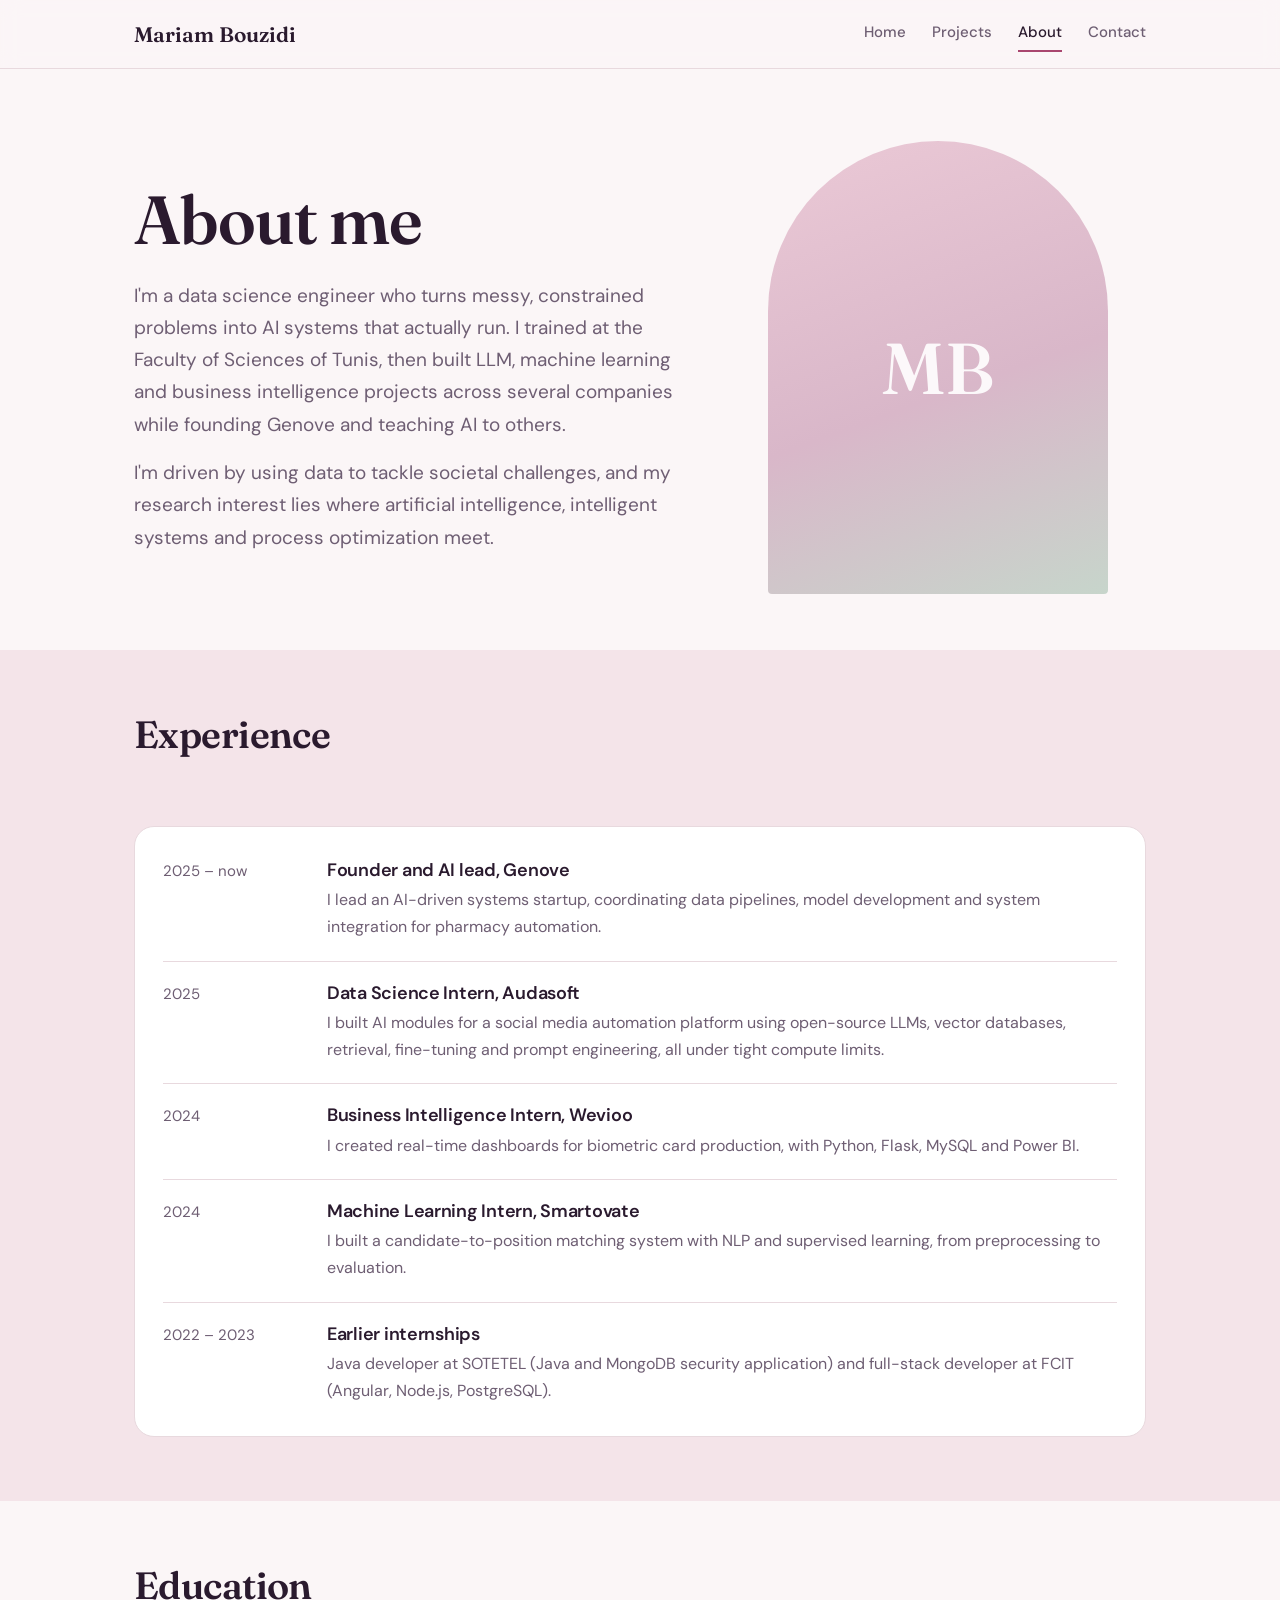
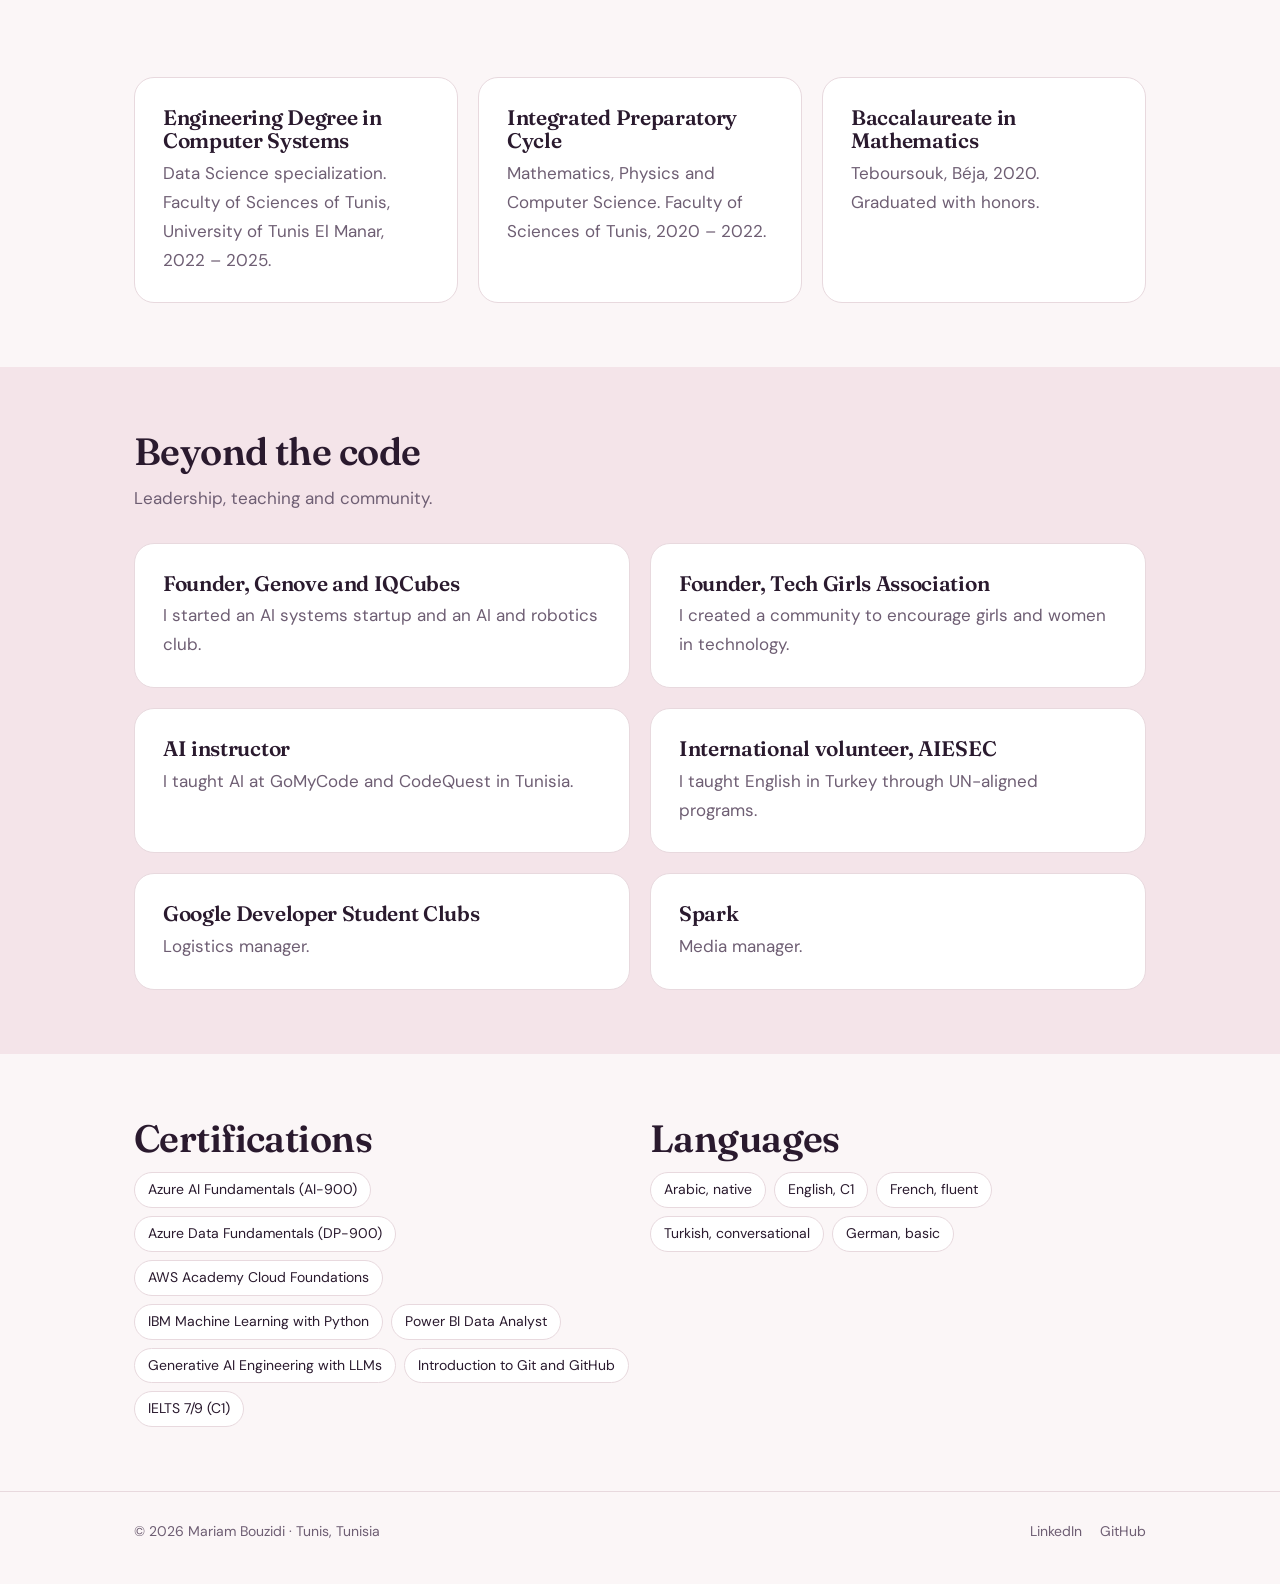
==== about.html @ 701efdcb "Add files via upload" ====
<!DOCTYPE html><html lang="en"><head><meta charset="utf-8"><meta name="viewport" content="width=device-width,initial-scale=1">
<title>About · Mariam Bouzidi</title><meta name="description" content="Mariam Bouzidi, data science engineer building applied AI systems under real-world constraints.">
<link rel="preconnect" href="https://fonts.googleapis.com"><link rel="preconnect" href="https://fonts.gstatic.com" crossorigin>
<link href="https://fonts.googleapis.com/css2?family=Fraunces:opsz,wght@9..144,500;9..144,600&family=DM+Sans:wght@400;500;600&display=swap" rel="stylesheet">
<link rel="stylesheet" href="style.css"></head><body>
<header class="nav"><div class="wrap"><a class="logo" href="index.html">Mariam Bouzidi</a><nav aria-label="Primary">
<a href="index.html">Home</a><a href="projects.html">Projects</a><a href="about.html" aria-current="page">About</a><a href="contact.html">Contact</a></nav></div></header><main>
<div class="hero"><div class="wrap"><div><h1>About me</h1>
<p class="lead">I'm a data science engineer who turns messy, constrained problems into AI systems that actually run. I trained at the Faculty of Sciences of Tunis, then built LLM, machine learning and business intelligence projects across several companies while founding Genove and teaching AI to others.</p>
<p class="lead" style="margin-top:16px">I'm driven by using data to tackle societal challenges, and my research interest lies where artificial intelligence, intelligent systems and process optimization meet.</p></div>
<div class="arch" role="img" aria-label="Portrait of Mariam Bouzidi">MB</div></div></div>

<section class="band"><div class="wrap"><h2>Experience</h2><p class="sub">&nbsp;</p><div class="card" style="padding:12px 28px">
<div class="row"><div class="when">2025 – now</div><div><h3>Founder and AI lead, Genove</h3><p>I lead an AI-driven systems startup, coordinating data pipelines, model development and system integration for pharmacy automation.</p></div></div>
<div class="row"><div class="when">2025</div><div><h3>Data Science Intern, Audasoft</h3><p>I built AI modules for a social media automation platform using open-source LLMs, vector databases, retrieval, fine-tuning and prompt engineering, all under tight compute limits.</p></div></div>
<div class="row"><div class="when">2024</div><div><h3>Business Intelligence Intern, Wevioo</h3><p>I created real-time dashboards for biometric card production, with Python, Flask, MySQL and Power BI.</p></div></div>
<div class="row"><div class="when">2024</div><div><h3>Machine Learning Intern, Smartovate</h3><p>I built a candidate-to-position matching system with NLP and supervised learning, from preprocessing to evaluation.</p></div></div>
<div class="row"><div class="when">2022 – 2023</div><div><h3>Earlier internships</h3><p>Java developer at SOTETEL (Java and MongoDB security application) and full-stack developer at FCIT (Angular, Node.js, PostgreSQL).</p></div></div></div></div></section>

<section><div class="wrap"><h2>Education</h2><p class="sub">&nbsp;</p><div class="grid3">
<div class="card"><h3>Engineering Degree in Computer Systems</h3><p class="muted" style="margin-top:6px">Data Science specialization. Faculty of Sciences of Tunis, University of Tunis El Manar, 2022 – 2025.</p></div>
<div class="card"><h3>Integrated Preparatory Cycle</h3><p class="muted" style="margin-top:6px">Mathematics, Physics and Computer Science. Faculty of Sciences of Tunis, 2020 – 2022.</p></div>
<div class="card"><h3>Baccalaureate in Mathematics</h3><p class="muted" style="margin-top:6px">Teboursouk, Béja, 2020. Graduated with honors.</p></div></div></div></section>

<section class="band"><div class="wrap"><h2>Beyond the code</h2><p class="sub">Leadership, teaching and community.</p><div class="grid2">
<div class="card"><h3>Founder, Genove and IQCubes</h3><p class="muted" style="margin-top:6px">I started an AI systems startup and an AI and robotics club.</p></div>
<div class="card"><h3>Founder, Tech Girls Association</h3><p class="muted" style="margin-top:6px">I created a community to encourage girls and women in technology.</p></div>
<div class="card"><h3>AI instructor</h3><p class="muted" style="margin-top:6px">I taught AI at GoMyCode and CodeQuest in Tunisia.</p></div>
<div class="card"><h3>International volunteer, AIESEC</h3><p class="muted" style="margin-top:6px">I taught English in Turkey through UN-aligned programs.</p></div>
<div class="card"><h3>Google Developer Student Clubs</h3><p class="muted" style="margin-top:6px">Logistics manager.</p></div>
<div class="card"><h3>Spark</h3><p class="muted" style="margin-top:6px">Media manager.</p></div></div></div></section>

<section><div class="wrap"><div class="grid2"><div><h2>Certifications</h2><div class="chips">
<span>Azure AI Fundamentals (AI-900)</span><span>Azure Data Fundamentals (DP-900)</span><span>AWS Academy Cloud Foundations</span><span>IBM Machine Learning with Python</span><span>Power BI Data Analyst</span><span>Generative AI Engineering with LLMs</span><span>Introduction to Git and GitHub</span><span>IELTS 7/9 (C1)</span></div></div>
<div><h2>Languages</h2><div class="chips"><span>Arabic, native</span><span>English, C1</span><span>French, fluent</span><span>Turkish, conversational</span><span>German, basic</span></div></div></div></div></section>
</main><footer><div class="wrap"><span>© <span id="yr"></span> Mariam Bouzidi · Tunis, Tunisia</span><span><a href="https://www.linkedin.com/in/mariam-bouzidi">LinkedIn</a><a href="https://github.com/BouzidiMariam">GitHub</a></span></div></footer>
<script>document.getElementById('yr').textContent=new Date().getFullYear();</script></body></html>
---- style.css ----
:root{--bg:#FBF6F7;--panel:#fff;--blush:#F4E4E9;--ink:#2A1A2E;--muted:#6E5E73;--rule:#E8D9DE;--rose:#A9466F;--rose-d:#8A3358;--sage:#7C9885;
--display:'Fraunces',Georgia,serif;--body:'DM Sans','Segoe UI',system-ui,sans-serif}
*{box-sizing:border-box;margin:0}
html{scroll-behavior:smooth}
body{background:var(--bg);color:var(--ink);font:400 17px/1.7 var(--body);-webkit-font-smoothing:antialiased}
a{color:inherit}
:focus-visible{outline:3px solid var(--rose);outline-offset:3px;border-radius:4px}
.wrap{max-width:1060px;margin:0 auto;padding:0 24px}
.nav{position:sticky;top:0;z-index:10;background:rgba(251,246,247,.9);backdrop-filter:blur(10px);border-bottom:1px solid var(--rule)}
.nav .wrap{display:flex;justify-content:space-between;align-items:center;height:68px}
.logo{font:600 21px var(--display);text-decoration:none}
.nav nav{display:flex;gap:26px;font-size:15px;font-weight:500}
.nav nav a{text-decoration:none;color:var(--muted);padding:4px 0;border-bottom:2px solid transparent}
.nav nav a:hover{color:var(--ink)}
.nav nav a[aria-current]{color:var(--ink);border-color:var(--rose)}
h1,h2,h3{font-family:var(--display);font-weight:600;letter-spacing:-.015em;line-height:1.12}
h1{font-size:clamp(40px,6vw,68px)}
h2{font-size:clamp(28px,3.4vw,38px);margin-bottom:10px}
h3{font-size:21px}
.sub{color:var(--muted);max-width:36em;margin-bottom:30px}
.btn{display:inline-block;padding:13px 24px;border-radius:999px;font-weight:600;font-size:15px;text-decoration:none;border:1.5px solid var(--ink);transition:transform .15s}
.btn:hover{transform:translateY(-2px)}
.btn.primary{background:var(--rose);border-color:var(--rose);color:#fff}
.btn.primary:hover{background:var(--rose-d)}
.cta{display:flex;gap:12px;flex-wrap:wrap;margin-top:30px}
section{padding:64px 0}
.band{background:var(--blush)}
.card{background:var(--panel);border:1px solid var(--rule);border-radius:20px;padding:28px}
.muted{color:var(--muted)}
/* portrait arch */
.arch{width:100%;max-width:340px;aspect-ratio:3/4;border-radius:999px 999px 24px 24px;background:linear-gradient(160deg,#EBC9D6,#D9B7C9 55%,#C7D5CB);display:grid;place-items:center;font:600 72px var(--display);color:rgba(255,255,255,.9);overflow:hidden;position:relative}
.arch img{position:absolute;inset:0;width:100%;height:100%;object-fit:cover}
.hero{padding:72px 0 56px}
.hero .wrap{display:grid;grid-template-columns:1.3fr 1fr;gap:56px;align-items:center}
.hero p.lead{margin-top:22px;font-size:19px;color:var(--muted);max-width:31em}
.hero .arch{justify-self:center}
.facts{display:grid;grid-template-columns:repeat(4,1fr);gap:18px}
.facts div{border-left:3px solid var(--rose);padding-left:14px}
.facts b{display:block;font:600 18px var(--display)}
.facts span{font-size:14px;color:var(--muted)}
.feature{display:grid;grid-template-columns:1.1fr 1fr;gap:32px;align-items:center}
.video{aspect-ratio:16/10;border-radius:16px;background:linear-gradient(135deg,#3A2440,#6A3A5C);display:grid;place-items:center;color:#fff;text-align:center;font-size:15px;padding:20px}
.video svg{width:56px;height:56px;margin:0 auto 10px;display:block}
.pill{display:inline-block;font-size:13px;font-weight:600;padding:4px 12px;border-radius:999px;background:var(--blush);color:var(--rose-d)}
.awards{display:flex;gap:14px;flex-wrap:wrap;margin-top:18px}
.awards span{border:1.5px dashed var(--rule);border-radius:12px;padding:10px 16px;font-size:14px;color:var(--muted)}
.grid2{display:grid;grid-template-columns:repeat(2,1fr);gap:20px}
.grid3{display:grid;grid-template-columns:repeat(3,1fr);gap:20px}
.row{display:grid;grid-template-columns:140px 1fr;gap:24px;padding:20px 0;border-bottom:1px solid var(--rule)}
.row:last-child{border:0}
.row .when{color:var(--muted);font-size:15px}
.row h3{font:600 18px/1.3 var(--body)}
.row p{color:var(--muted);font-size:16px;margin-top:4px}
.chips{display:flex;flex-wrap:wrap;gap:8px;margin-top:12px}
.chips span{font-size:14px;padding:5px 13px;border-radius:999px;background:var(--panel);border:1px solid var(--rule)}
.skill h3{margin-bottom:6px}
/* projects */
.page-head{padding:64px 0 24px}
.switch{display:inline-flex;background:var(--panel);border:1.5px solid var(--rule);border-radius:999px;padding:4px;margin:8px 0 28px}
.switch button{font:600 14px var(--body);color:var(--ink);background:none;border:0;padding:9px 20px;border-radius:999px;cursor:pointer}
.switch button[aria-pressed="true"]{background:var(--rose);color:#fff}
.proj{display:flex;flex-direction:column;gap:10px;min-height:190px}
.proj[hidden]{display:none}
.proj p{color:var(--muted);font-size:16px}
.proj .soon{margin-top:auto;font-size:14px;font-weight:600;color:var(--sage)}
.empty{text-align:center;padding:48px 24px;border:1.5px dashed var(--rule);border-radius:20px;color:var(--muted)}
/* contact */
.mail{font:600 clamp(26px,4.4vw,46px) var(--display);text-decoration-color:var(--rose);text-decoration-thickness:2px;text-underline-offset:7px;word-break:break-all}
form{display:grid;gap:16px}
label{font-size:14px;font-weight:600;display:grid;gap:6px}
input,textarea{font:inherit;padding:13px 15px;border:1.5px solid var(--rule);border-radius:12px;background:var(--panel);color:var(--ink)}
input:focus,textarea:focus{outline:none;border-color:var(--rose)}
.links{display:grid;gap:12px;margin-top:22px}
.links a{display:flex;justify-content:space-between;padding:14px 18px;background:var(--panel);border:1px solid var(--rule);border-radius:14px;text-decoration:none;font-weight:500}
.links a:hover{border-color:var(--rose)}
footer{border-top:1px solid var(--rule);padding:28px 0 40px;color:var(--muted);font-size:14px}
footer .wrap{display:flex;justify-content:space-between;flex-wrap:wrap;gap:10px}
@media(max-width:820px){.hero .wrap,.feature,.grid2,.grid3{grid-template-columns:1fr}.facts{grid-template-columns:repeat(2,1fr)}.row{grid-template-columns:1fr;gap:4px}.arch{max-width:260px}}
@media(prefers-reduced-motion:reduce){*{transition:none!important;scroll-behavior:auto!important}}
.mission{font:500 clamp(22px,3vw,30px)/1.4 var(--display);max-width:30em;margin:0 auto;text-align:center}
.proj .go{margin-top:auto;font-size:15px;font-weight:600;color:var(--rose-d);text-underline-offset:4px}
.sec-title{margin:8px 0 18px}
.sec-title:not(:first-child){margin-top:44px}
footer a{text-decoration:none;margin-left:18px}
footer a:hover{color:var(--rose-d)}
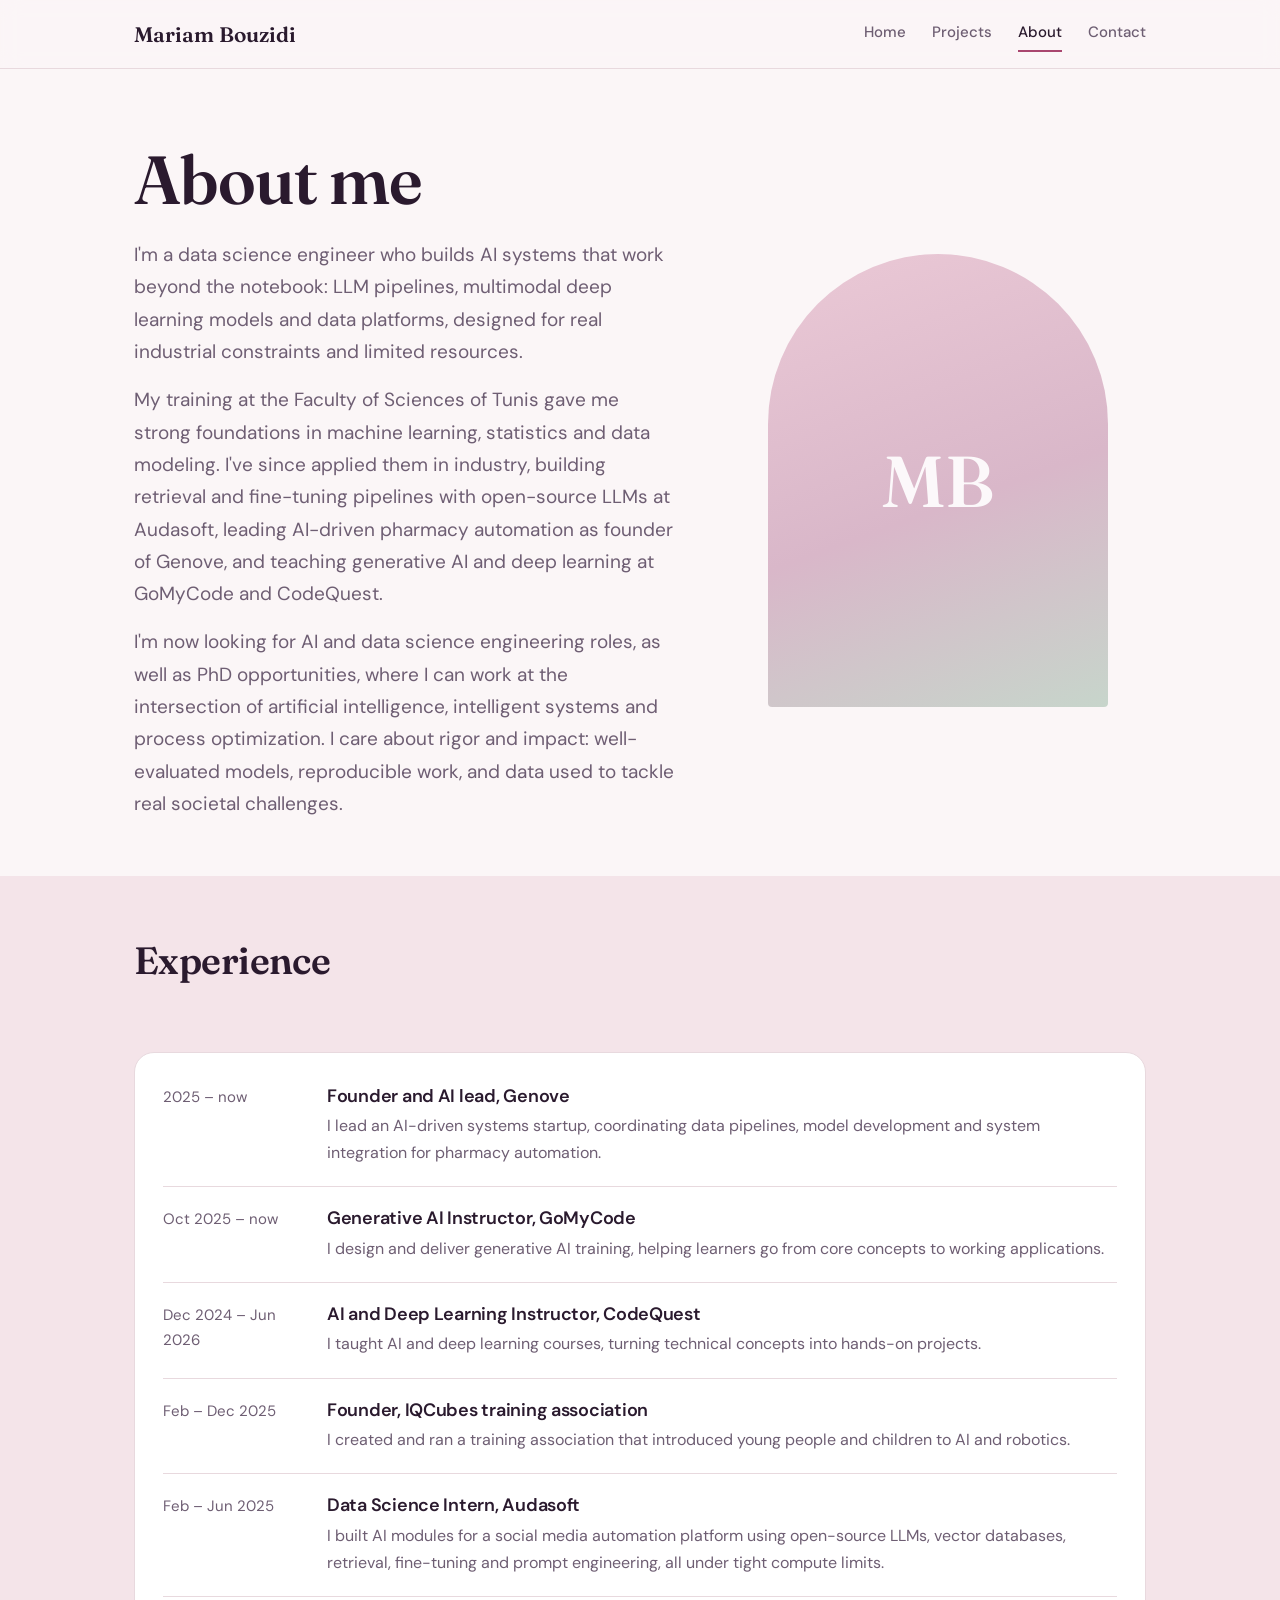
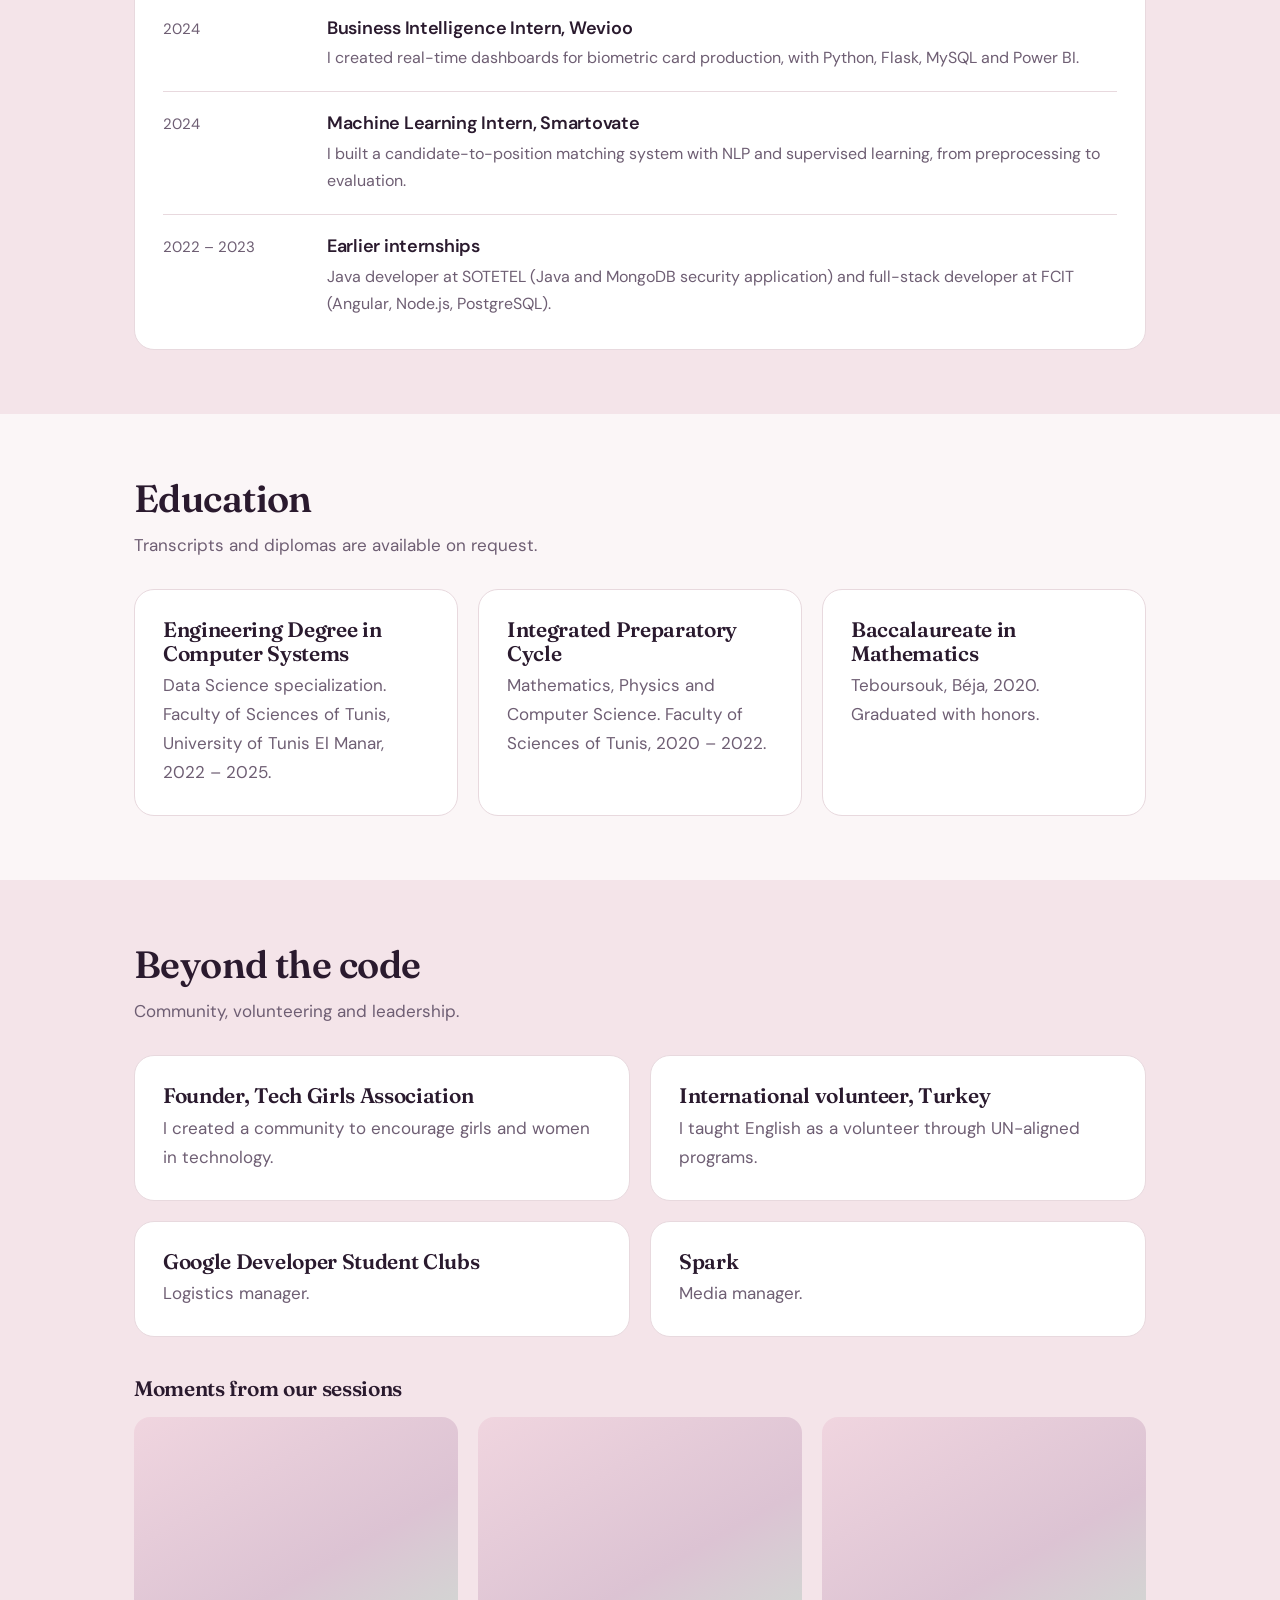
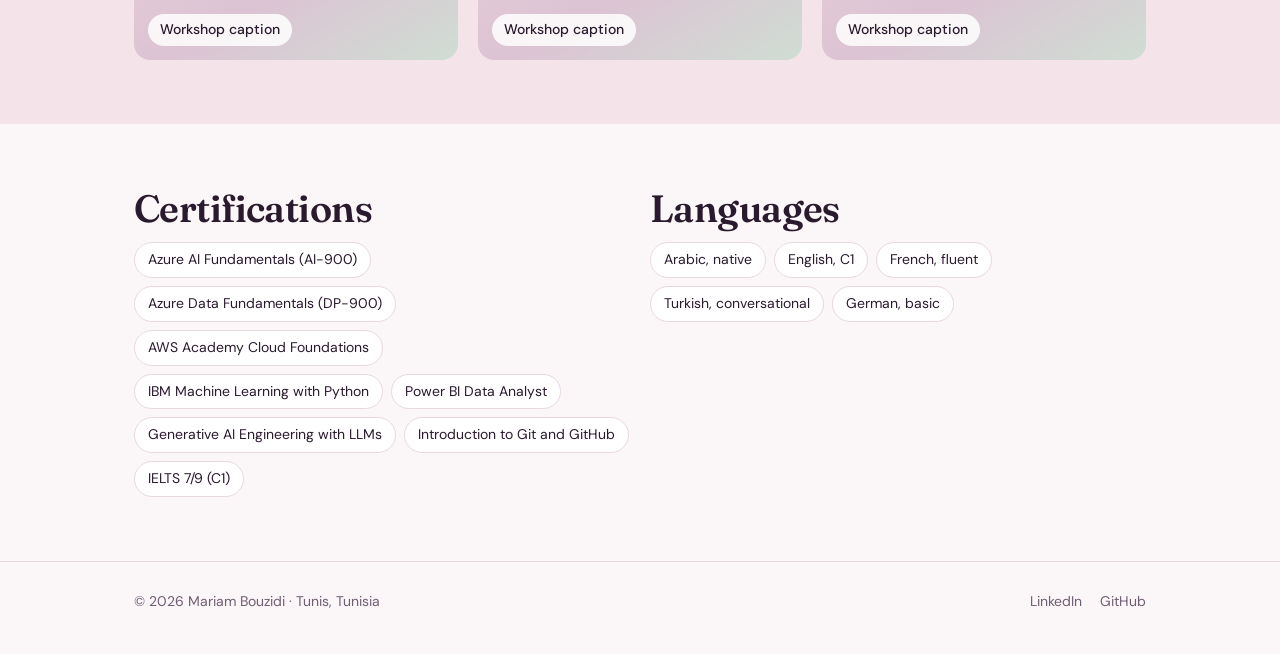
==== commit 31c8c7fa: "Add files via upload" ====
--- a/about.html
+++ b/about.html
@@ -6,29 +6,38 @@
 <header class="nav"><div class="wrap"><a class="logo" href="index.html">Mariam Bouzidi</a><nav aria-label="Primary">
 <a href="index.html">Home</a><a href="projects.html">Projects</a><a href="about.html" aria-current="page">About</a><a href="contact.html">Contact</a></nav></div></header><main>
 <div class="hero"><div class="wrap"><div><h1>About me</h1>
-<p class="lead">I'm a data science engineer who turns messy, constrained problems into AI systems that actually run. I trained at the Faculty of Sciences of Tunis, then built LLM, machine learning and business intelligence projects across several companies while founding Genove and teaching AI to others.</p>
-<p class="lead" style="margin-top:16px">I'm driven by using data to tackle societal challenges, and my research interest lies where artificial intelligence, intelligent systems and process optimization meet.</p></div>
+<p class="lead">I'm a data science engineer who builds AI systems that work beyond the notebook: LLM pipelines, multimodal deep learning models and data platforms, designed for real industrial constraints and limited resources.</p>
+<p class="lead" style="margin-top:16px">My training at the Faculty of Sciences of Tunis gave me strong foundations in machine learning, statistics and data modeling. I've since applied them in industry, building retrieval and fine-tuning pipelines with open-source LLMs at Audasoft, leading AI-driven pharmacy automation as founder of Genove, and teaching generative AI and deep learning at GoMyCode and CodeQuest.</p>
+<p class="lead" style="margin-top:16px">I'm now looking for AI and data science engineering roles, as well as PhD opportunities, where I can work at the intersection of artificial intelligence, intelligent systems and process optimization. I care about rigor and impact: well-evaluated models, reproducible work, and data used to tackle real societal challenges.</p></div>
 <div class="arch" role="img" aria-label="Portrait of Mariam Bouzidi">MB</div></div></div>
 
 <section class="band"><div class="wrap"><h2>Experience</h2><p class="sub">&nbsp;</p><div class="card" style="padding:12px 28px">
 <div class="row"><div class="when">2025 – now</div><div><h3>Founder and AI lead, Genove</h3><p>I lead an AI-driven systems startup, coordinating data pipelines, model development and system integration for pharmacy automation.</p></div></div>
-<div class="row"><div class="when">2025</div><div><h3>Data Science Intern, Audasoft</h3><p>I built AI modules for a social media automation platform using open-source LLMs, vector databases, retrieval, fine-tuning and prompt engineering, all under tight compute limits.</p></div></div>
+<div class="row"><div class="when">Oct 2025 – now</div><div><h3>Generative AI Instructor, GoMyCode</h3><p>I design and deliver generative AI training, helping learners go from core concepts to working applications.</p></div></div>
+<div class="row"><div class="when">Dec 2024 – Jun 2026</div><div><h3>AI and Deep Learning Instructor, CodeQuest</h3><p>I taught AI and deep learning courses, turning technical concepts into hands-on projects.</p></div></div>
+<div class="row"><div class="when">Feb – Dec 2025</div><div><h3>Founder, IQCubes training association</h3><p>I created and ran a training association that introduced young people and children to AI and robotics.</p></div></div>
+<div class="row"><div class="when">Feb – Jun 2025</div><div><h3>Data Science Intern, Audasoft</h3><p>I built AI modules for a social media automation platform using open-source LLMs, vector databases, retrieval, fine-tuning and prompt engineering, all under tight compute limits.</p></div></div>
 <div class="row"><div class="when">2024</div><div><h3>Business Intelligence Intern, Wevioo</h3><p>I created real-time dashboards for biometric card production, with Python, Flask, MySQL and Power BI.</p></div></div>
 <div class="row"><div class="when">2024</div><div><h3>Machine Learning Intern, Smartovate</h3><p>I built a candidate-to-position matching system with NLP and supervised learning, from preprocessing to evaluation.</p></div></div>
-<div class="row"><div class="when">2022 – 2023</div><div><h3>Earlier internships</h3><p>Java developer at SOTETEL (Java and MongoDB security application) and full-stack developer at FCIT (Angular, Node.js, PostgreSQL).</p></div></div></div></div></section>
+<div class="row"><div class="when">2022 – 2023</div><div><h3>Earlier internships</h3><p>Java developer at SOTETEL (Java and MongoDB security application) and full-stack developer at FCIT (Angular, Node.js, PostgreSQL).</p></div></div>
+</div></div></section>
 
-<section><div class="wrap"><h2>Education</h2><p class="sub">&nbsp;</p><div class="grid3">
+<section><div class="wrap"><h2>Education</h2><p class="sub">Transcripts and diplomas are available on request.</p><div class="grid3">
 <div class="card"><h3>Engineering Degree in Computer Systems</h3><p class="muted" style="margin-top:6px">Data Science specialization. Faculty of Sciences of Tunis, University of Tunis El Manar, 2022 – 2025.</p></div>
 <div class="card"><h3>Integrated Preparatory Cycle</h3><p class="muted" style="margin-top:6px">Mathematics, Physics and Computer Science. Faculty of Sciences of Tunis, 2020 – 2022.</p></div>
 <div class="card"><h3>Baccalaureate in Mathematics</h3><p class="muted" style="margin-top:6px">Teboursouk, Béja, 2020. Graduated with honors.</p></div></div></div></section>
 
-<section class="band"><div class="wrap"><h2>Beyond the code</h2><p class="sub">Leadership, teaching and community.</p><div class="grid2">
-<div class="card"><h3>Founder, Genove and IQCubes</h3><p class="muted" style="margin-top:6px">I started an AI systems startup and an AI and robotics club.</p></div>
+<section class="band"><div class="wrap"><h2>Beyond the code</h2><p class="sub">Community, volunteering and leadership.</p><div class="grid2">
 <div class="card"><h3>Founder, Tech Girls Association</h3><p class="muted" style="margin-top:6px">I created a community to encourage girls and women in technology.</p></div>
-<div class="card"><h3>AI instructor</h3><p class="muted" style="margin-top:6px">I taught AI at GoMyCode and CodeQuest in Tunisia.</p></div>
-<div class="card"><h3>International volunteer, AIESEC</h3><p class="muted" style="margin-top:6px">I taught English in Turkey through UN-aligned programs.</p></div>
+<div class="card"><h3>International volunteer, Turkey</h3><p class="muted" style="margin-top:6px">I taught English as a volunteer through UN-aligned programs.</p></div>
 <div class="card"><h3>Google Developer Student Clubs</h3><p class="muted" style="margin-top:6px">Logistics manager.</p></div>
-<div class="card"><h3>Spark</h3><p class="muted" style="margin-top:6px">Media manager.</p></div></div></div></section>
+<div class="card"><h3>Spark</h3><p class="muted" style="margin-top:6px">Media manager.</p></div>
+</div>
+<h3 style="margin:40px 0 16px">Moments from our sessions</h3>
+<div class="grid3">
+<div class="tile"><!-- <img src="session1.jpg" alt="Describe the photo"> --><span>Workshop caption</span></div>
+<div class="tile"><span>Workshop caption</span></div>
+<div class="tile"><span>Workshop caption</span></div></div></div></section>
 
 <section><div class="wrap"><div class="grid2"><div><h2>Certifications</h2><div class="chips">
 <span>Azure AI Fundamentals (AI-900)</span><span>Azure Data Fundamentals (DP-900)</span><span>AWS Academy Cloud Foundations</span><span>IBM Machine Learning with Python</span><span>Power BI Data Analyst</span><span>Generative AI Engineering with LLMs</span><span>Introduction to Git and GitHub</span><span>IELTS 7/9 (C1)</span></div></div>
--- a/style.css
+++ b/style.css
@@ -83,3 +83,6 @@
 .sec-title:not(:first-child){margin-top:44px}
 footer a{text-decoration:none;margin-left:18px}
 footer a:hover{color:var(--rose-d)}
+.tile{aspect-ratio:4/3;border-radius:16px;background:linear-gradient(150deg,#F0D5DF,#DCC3D3 60%,#CFDDD3);display:flex;align-items:flex-end;padding:14px;font-size:14px;color:var(--ink);position:relative;overflow:hidden}
+.tile img{position:absolute;inset:0;width:100%;height:100%;object-fit:cover}
+.tile span{position:relative;background:rgba(255,255,255,.85);padding:4px 12px;border-radius:999px;font-weight:500}
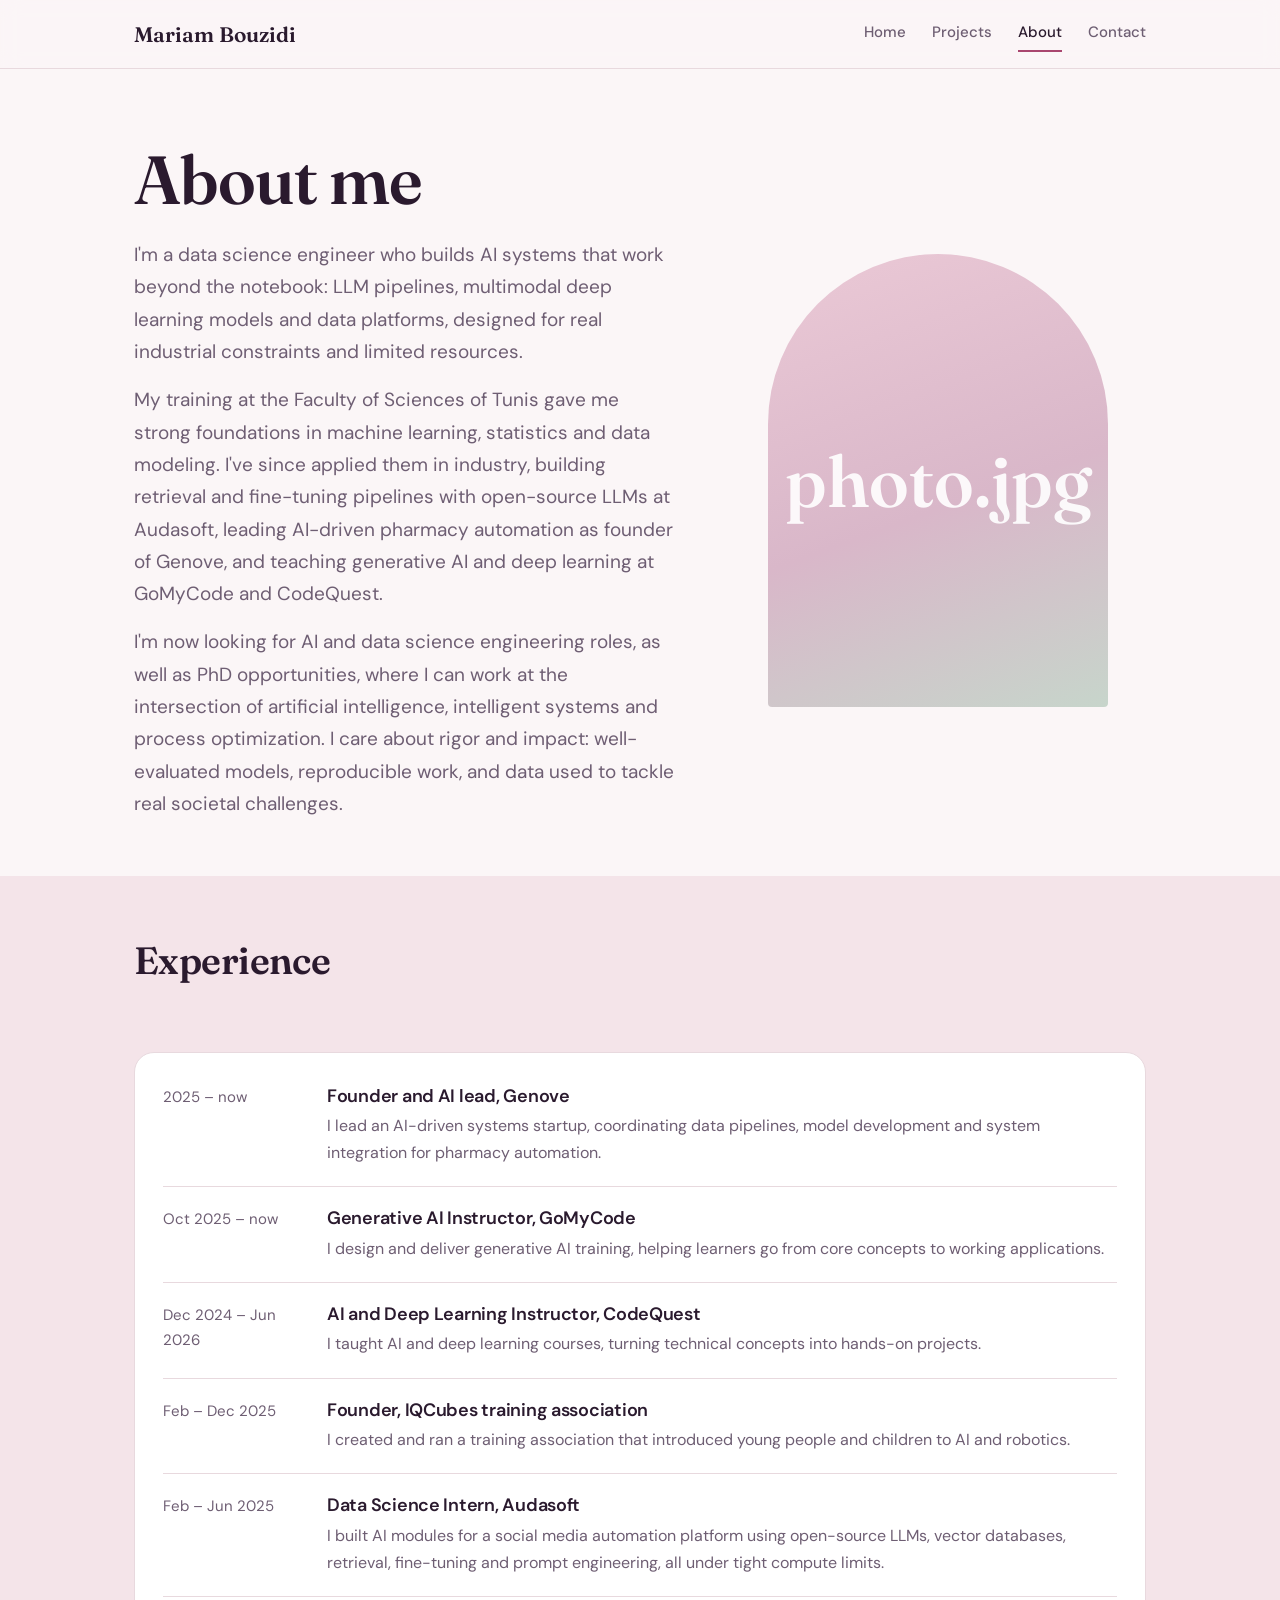
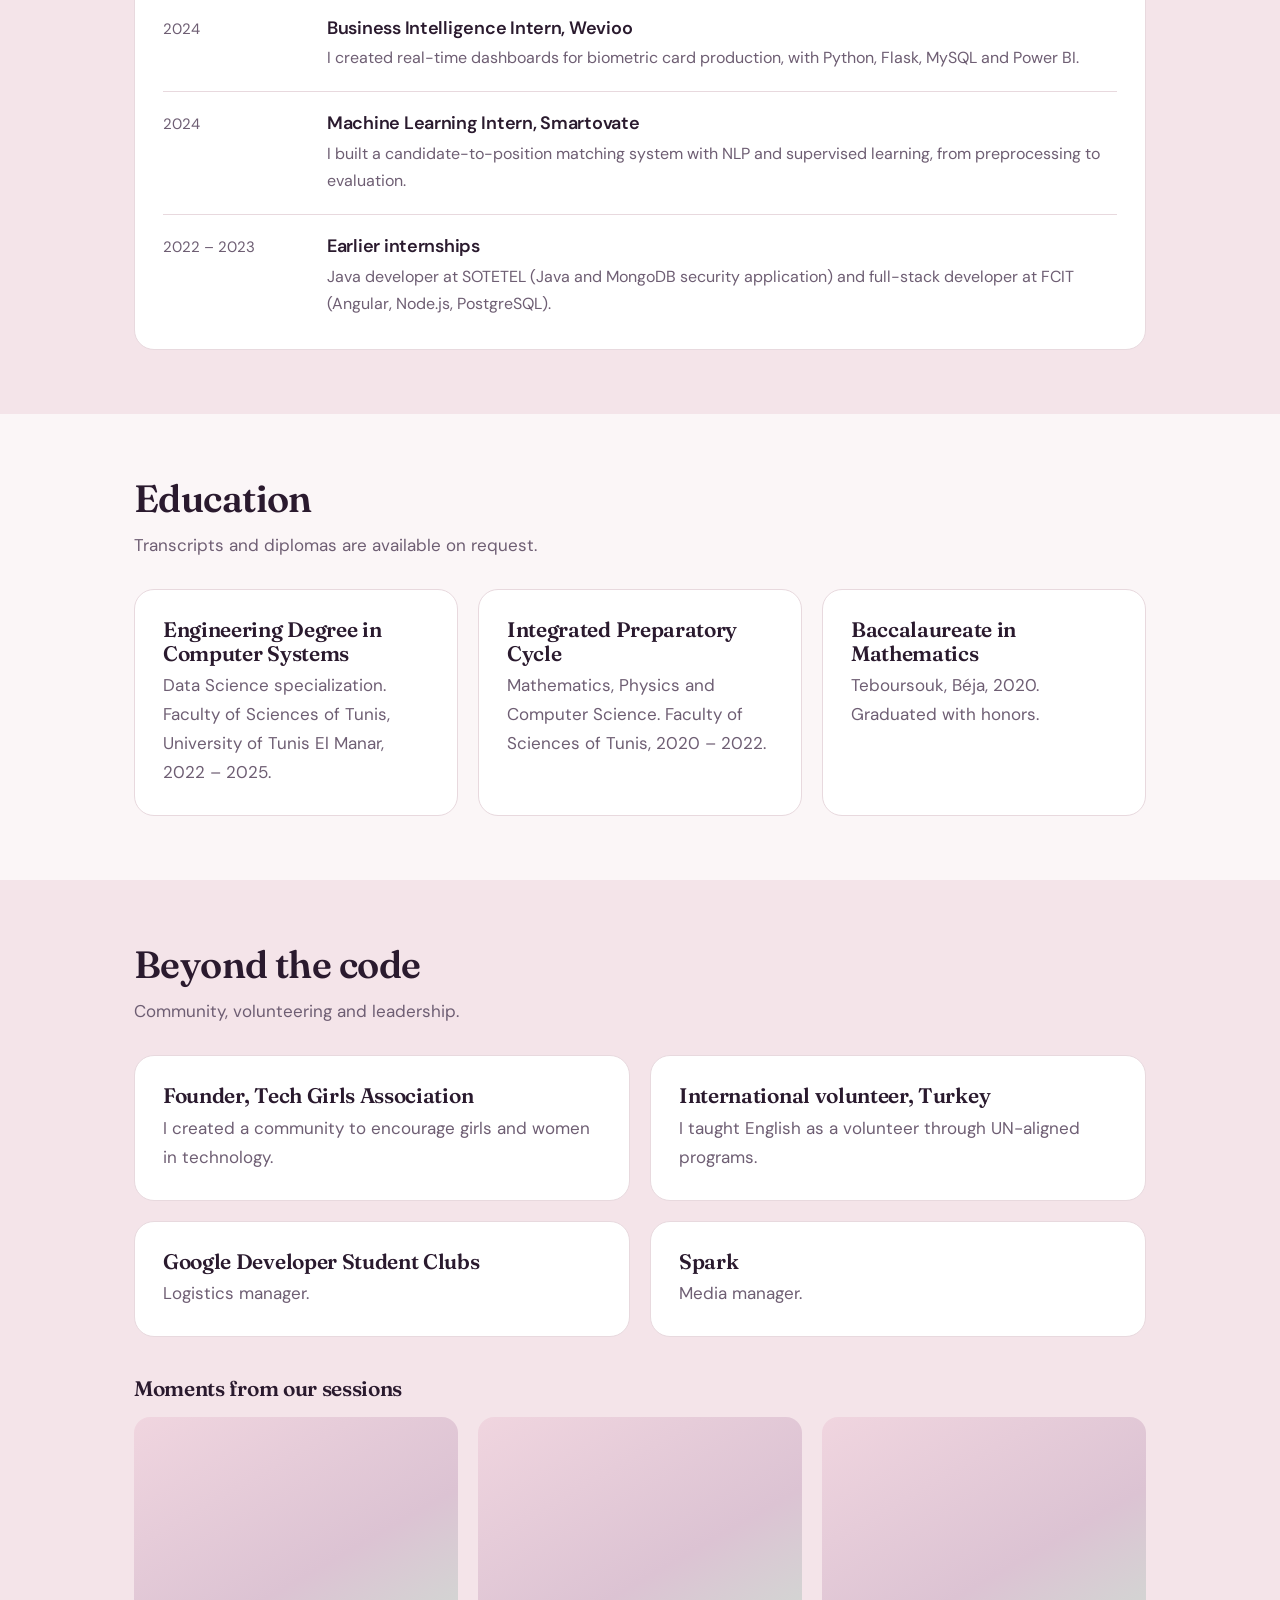
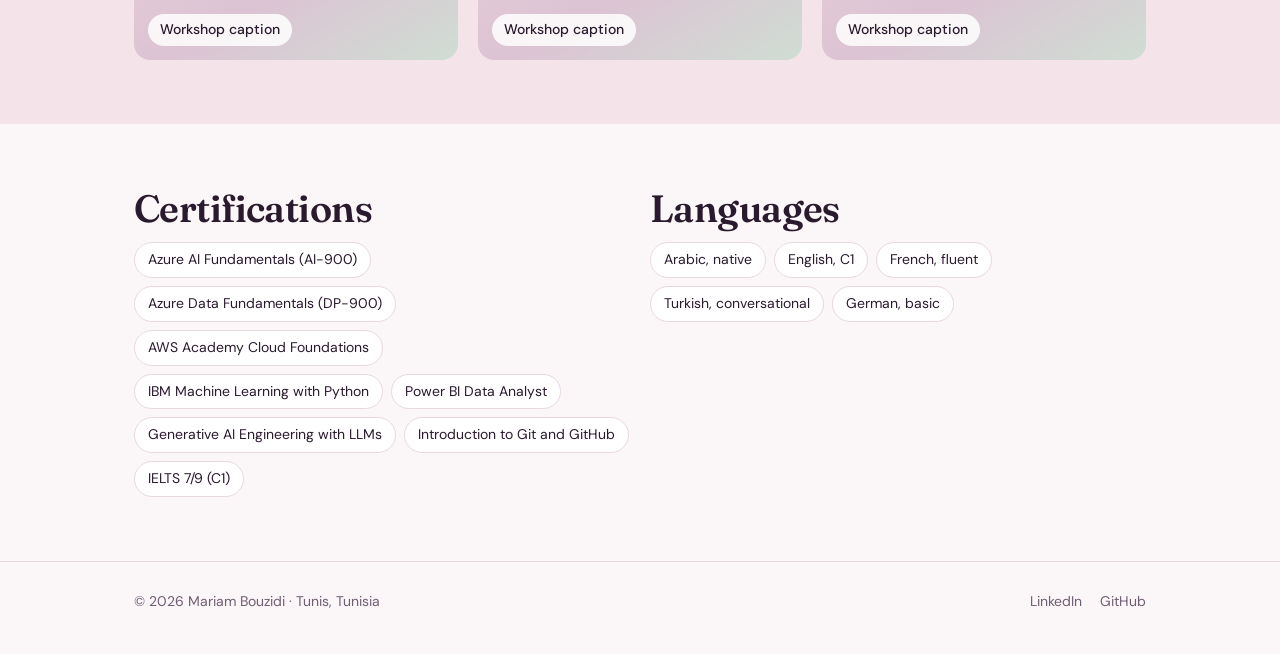
==== commit 1f098505: "Update about.html" ====
--- a/about.html
+++ b/about.html
@@ -9,7 +9,7 @@
 <p class="lead">I'm a data science engineer who builds AI systems that work beyond the notebook: LLM pipelines, multimodal deep learning models and data platforms, designed for real industrial constraints and limited resources.</p>
 <p class="lead" style="margin-top:16px">My training at the Faculty of Sciences of Tunis gave me strong foundations in machine learning, statistics and data modeling. I've since applied them in industry, building retrieval and fine-tuning pipelines with open-source LLMs at Audasoft, leading AI-driven pharmacy automation as founder of Genove, and teaching generative AI and deep learning at GoMyCode and CodeQuest.</p>
 <p class="lead" style="margin-top:16px">I'm now looking for AI and data science engineering roles, as well as PhD opportunities, where I can work at the intersection of artificial intelligence, intelligent systems and process optimization. I care about rigor and impact: well-evaluated models, reproducible work, and data used to tackle real societal challenges.</p></div>
-<div class="arch" role="img" aria-label="Portrait of Mariam Bouzidi">MB</div></div></div>
+<div class="arch" role="img" aria-label="Portrait of Mariam Bouzidi">photo.jpg</div></div></div>
 
 <section class="band"><div class="wrap"><h2>Experience</h2><p class="sub">&nbsp;</p><div class="card" style="padding:12px 28px">
 <div class="row"><div class="when">2025 – now</div><div><h3>Founder and AI lead, Genove</h3><p>I lead an AI-driven systems startup, coordinating data pipelines, model development and system integration for pharmacy automation.</p></div></div>
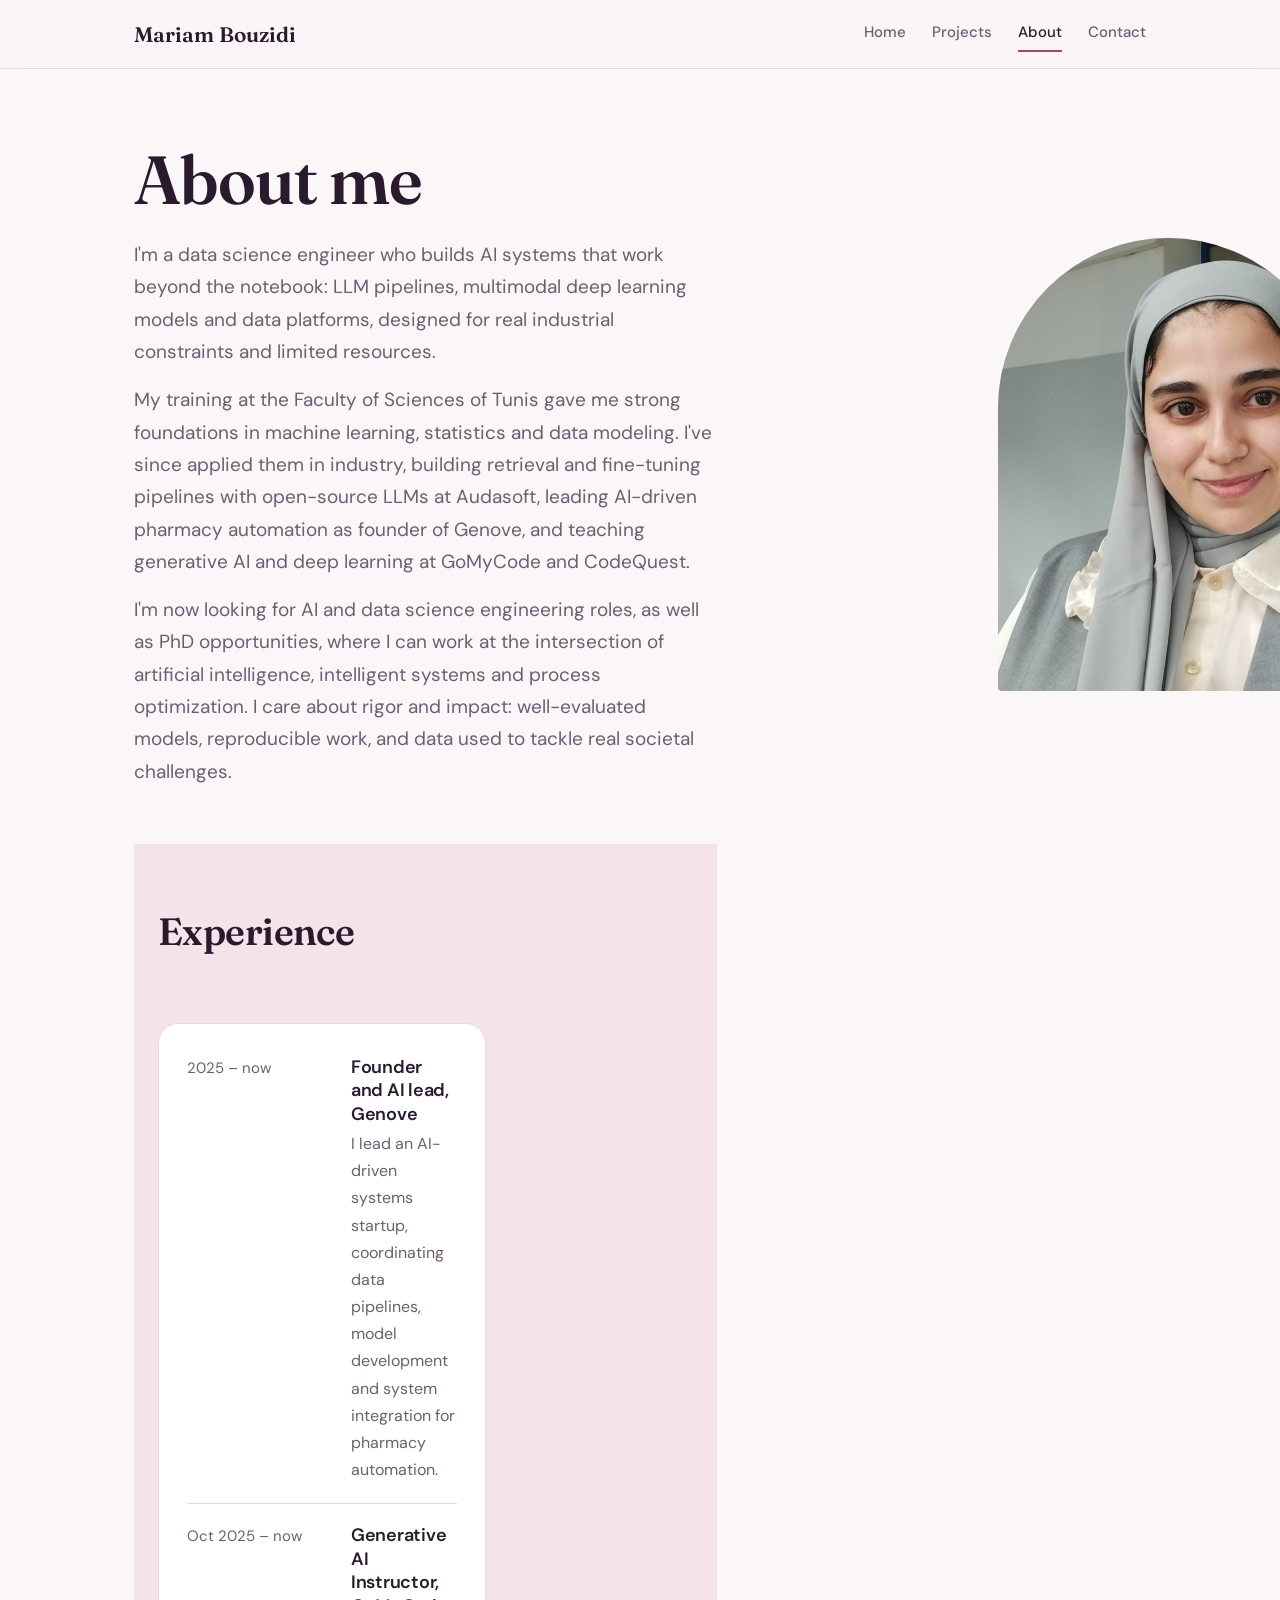
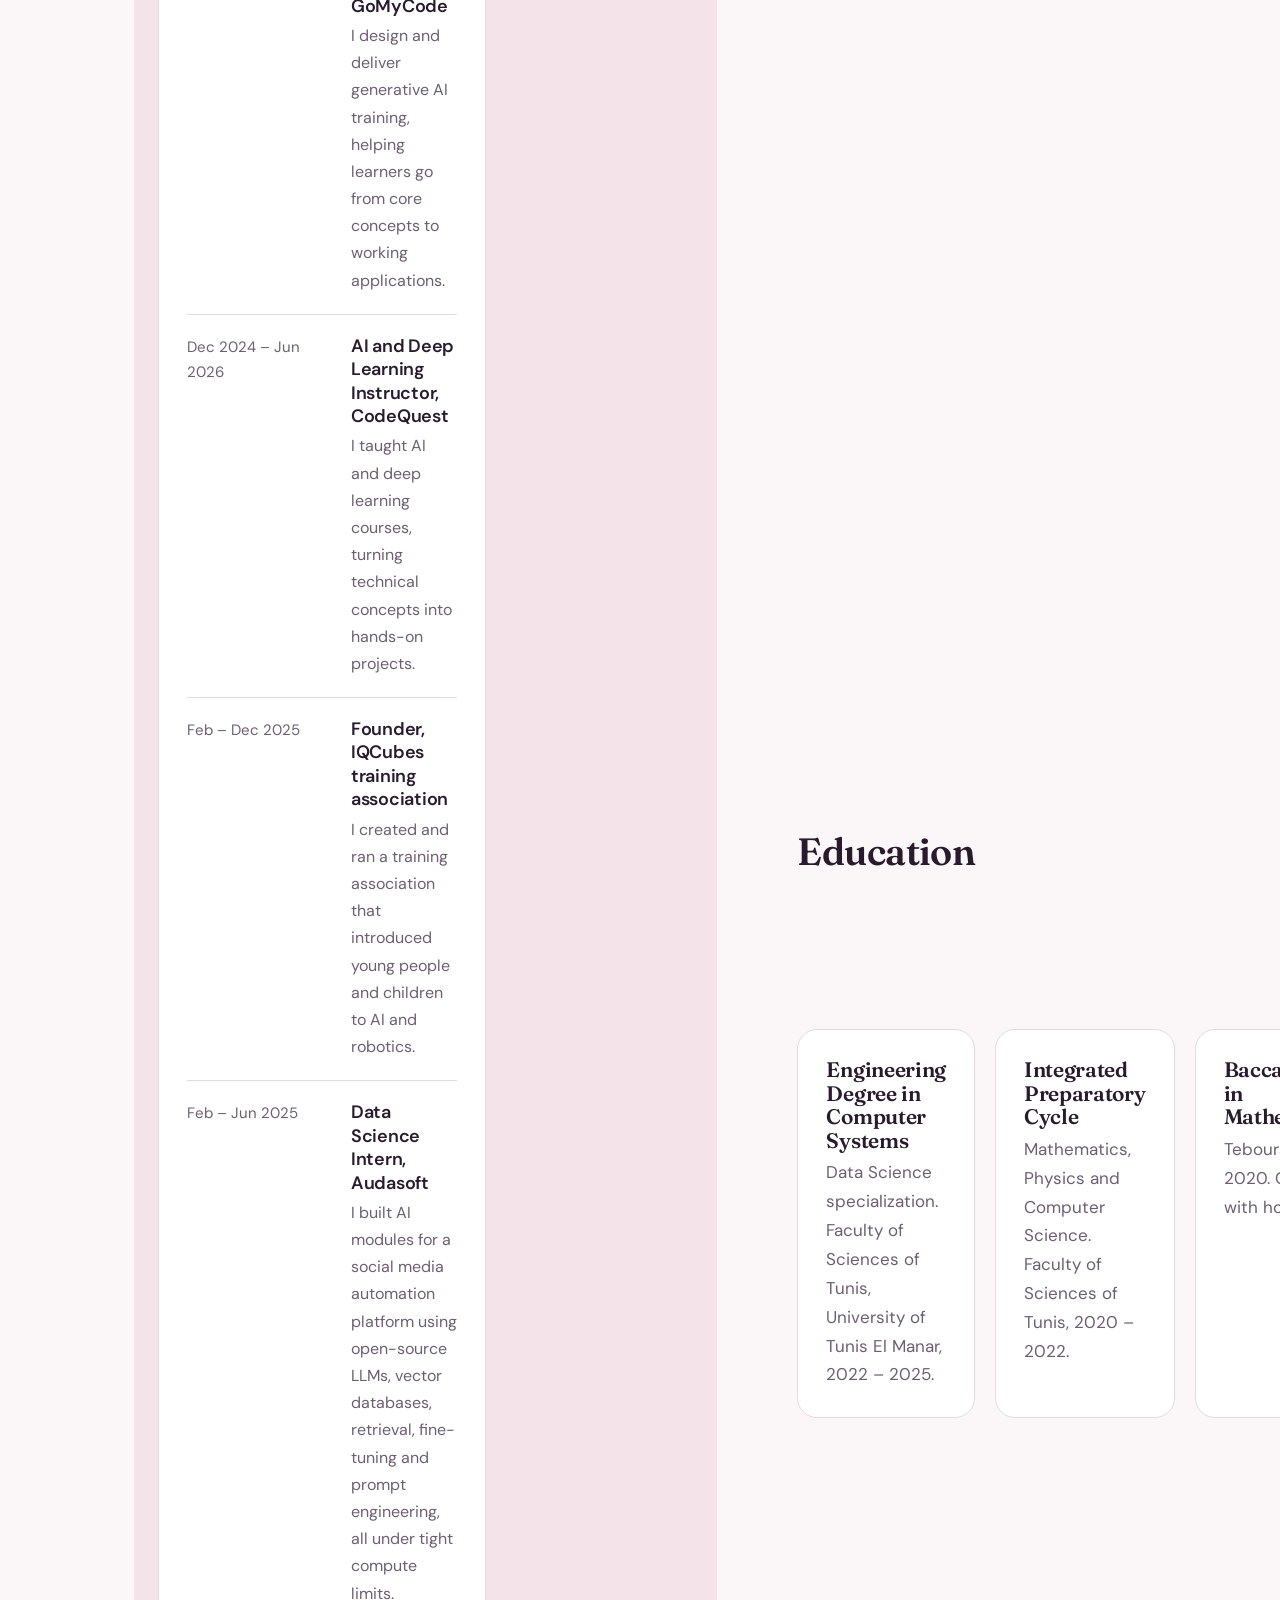
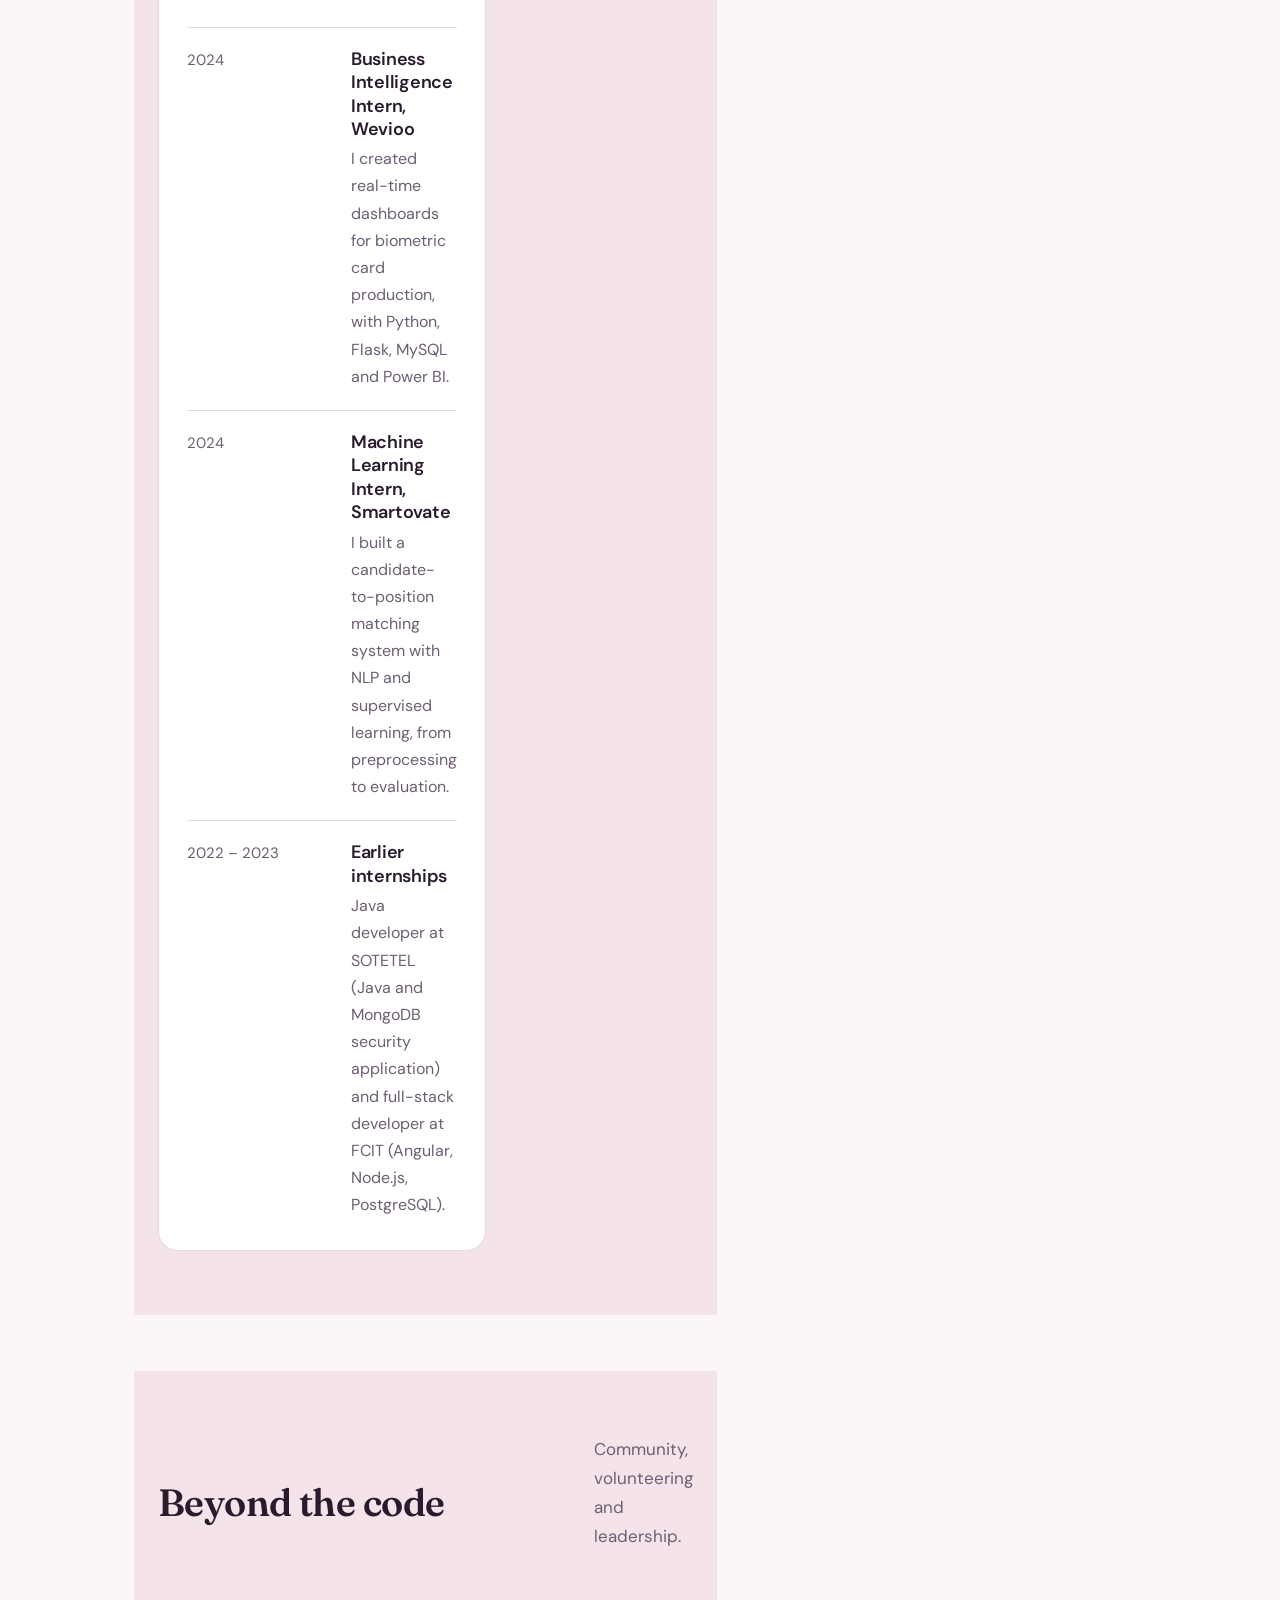
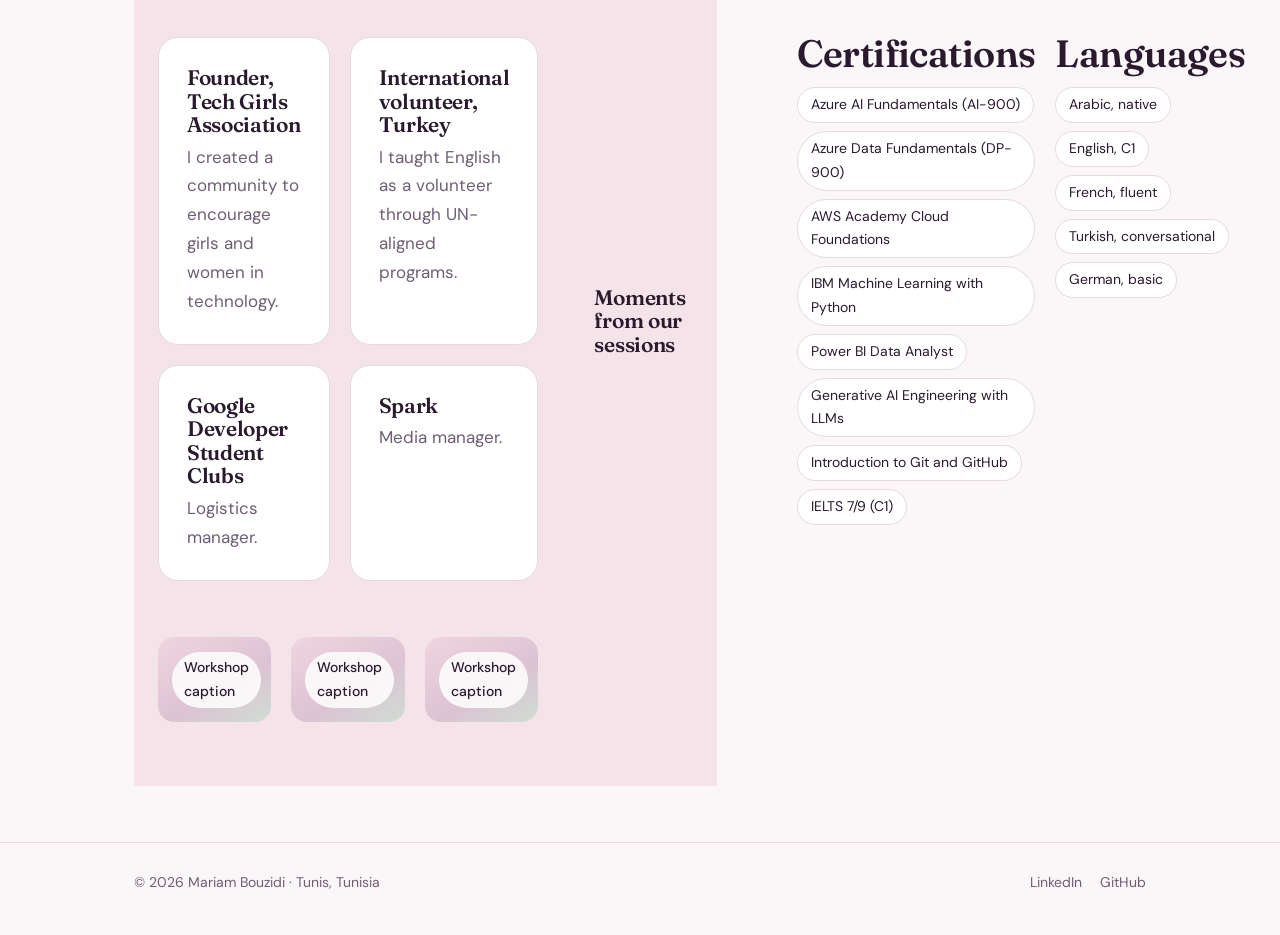
==== commit f0ea0993: "Change portrait display to use an img tag Updated the image element for the portrait of Mariam Bouzi" ====
--- a/about.html
+++ b/about.html
@@ -9,7 +9,7 @@
 <p class="lead">I'm a data science engineer who builds AI systems that work beyond the notebook: LLM pipelines, multimodal deep learning models and data platforms, designed for real industrial constraints and limited resources.</p>
 <p class="lead" style="margin-top:16px">My training at the Faculty of Sciences of Tunis gave me strong foundations in machine learning, statistics and data modeling. I've since applied them in industry, building retrieval and fine-tuning pipelines with open-source LLMs at Audasoft, leading AI-driven pharmacy automation as founder of Genove, and teaching generative AI and deep learning at GoMyCode and CodeQuest.</p>
 <p class="lead" style="margin-top:16px">I'm now looking for AI and data science engineering roles, as well as PhD opportunities, where I can work at the intersection of artificial intelligence, intelligent systems and process optimization. I care about rigor and impact: well-evaluated models, reproducible work, and data used to tackle real societal challenges.</p></div>
-<div class="arch" role="img" aria-label="Portrait of Mariam Bouzidi">photo.jpg</div></div></div>
+<div class="arch"><img src="photo.jpg" alt="Mariam Bouzidi"></div>
 
 <section class="band"><div class="wrap"><h2>Experience</h2><p class="sub">&nbsp;</p><div class="card" style="padding:12px 28px">
 <div class="row"><div class="when">2025 – now</div><div><h3>Founder and AI lead, Genove</h3><p>I lead an AI-driven systems startup, coordinating data pipelines, model development and system integration for pharmacy automation.</p></div></div>
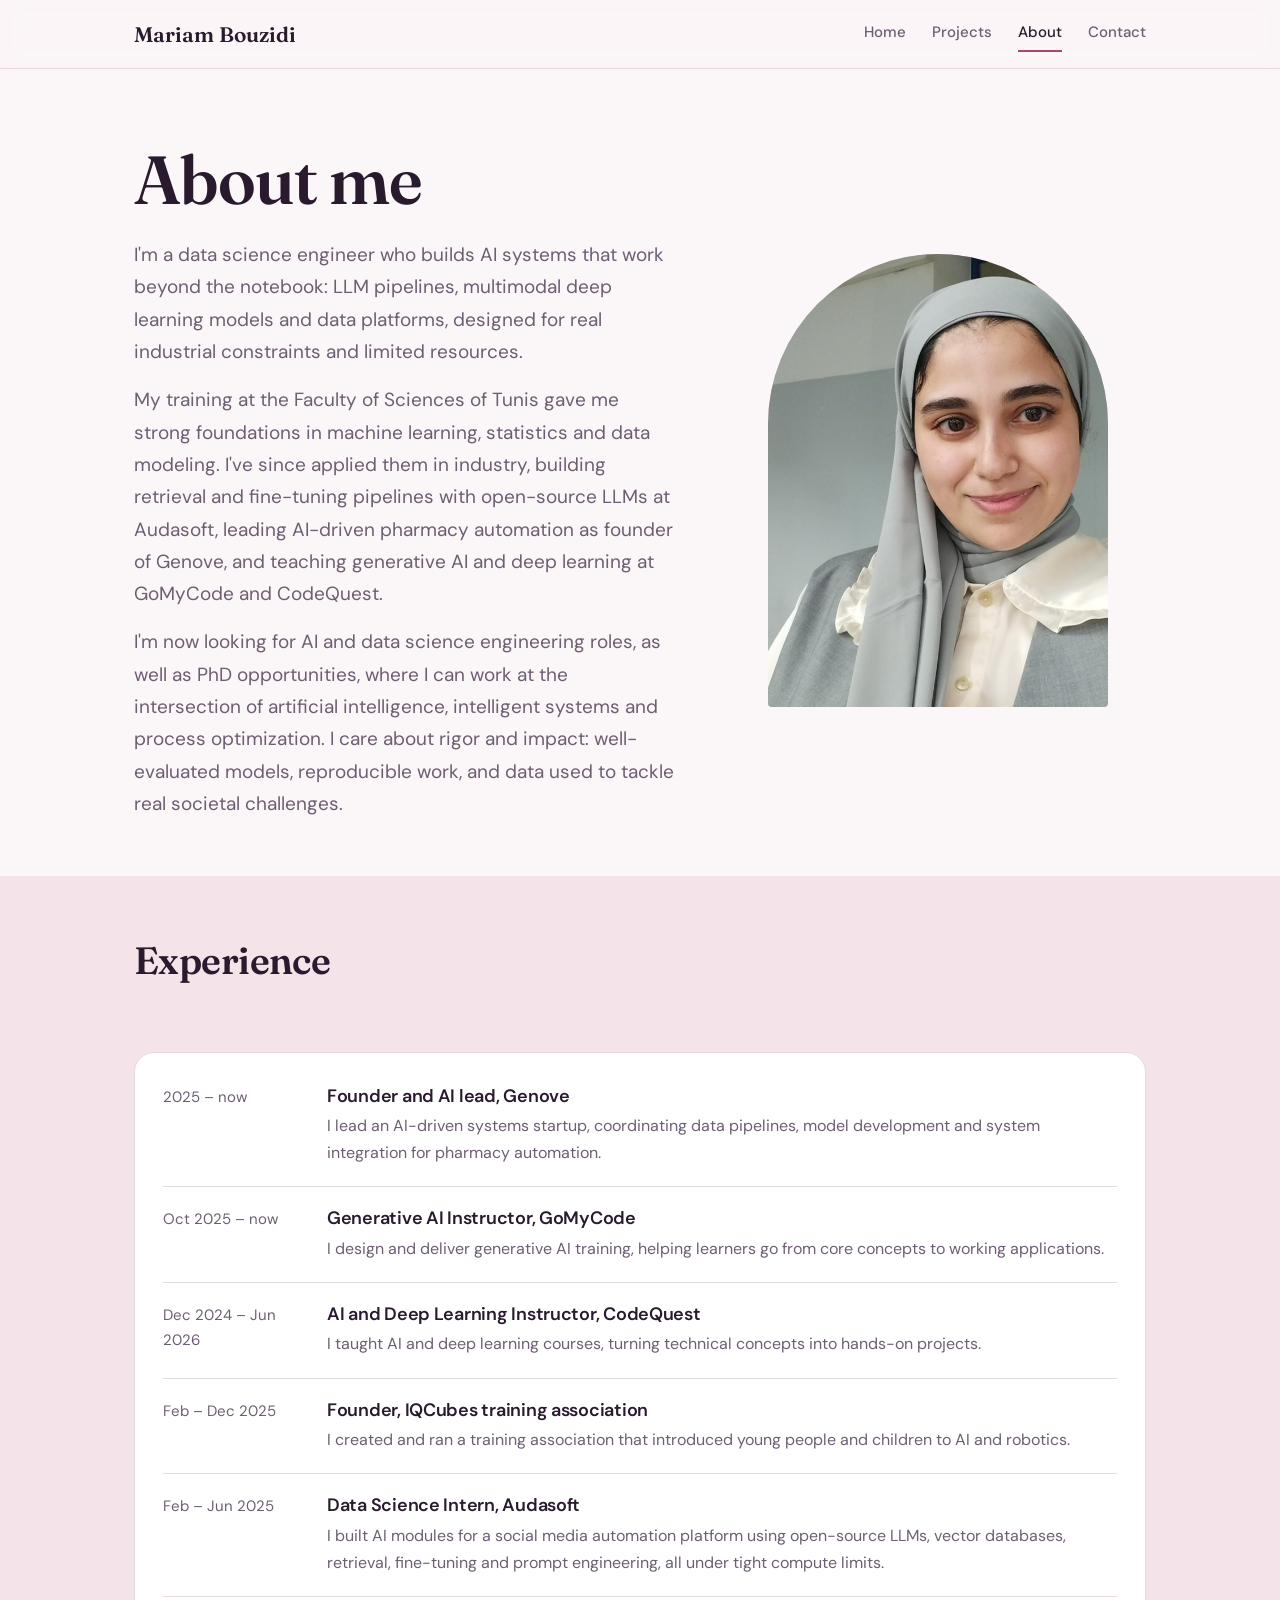
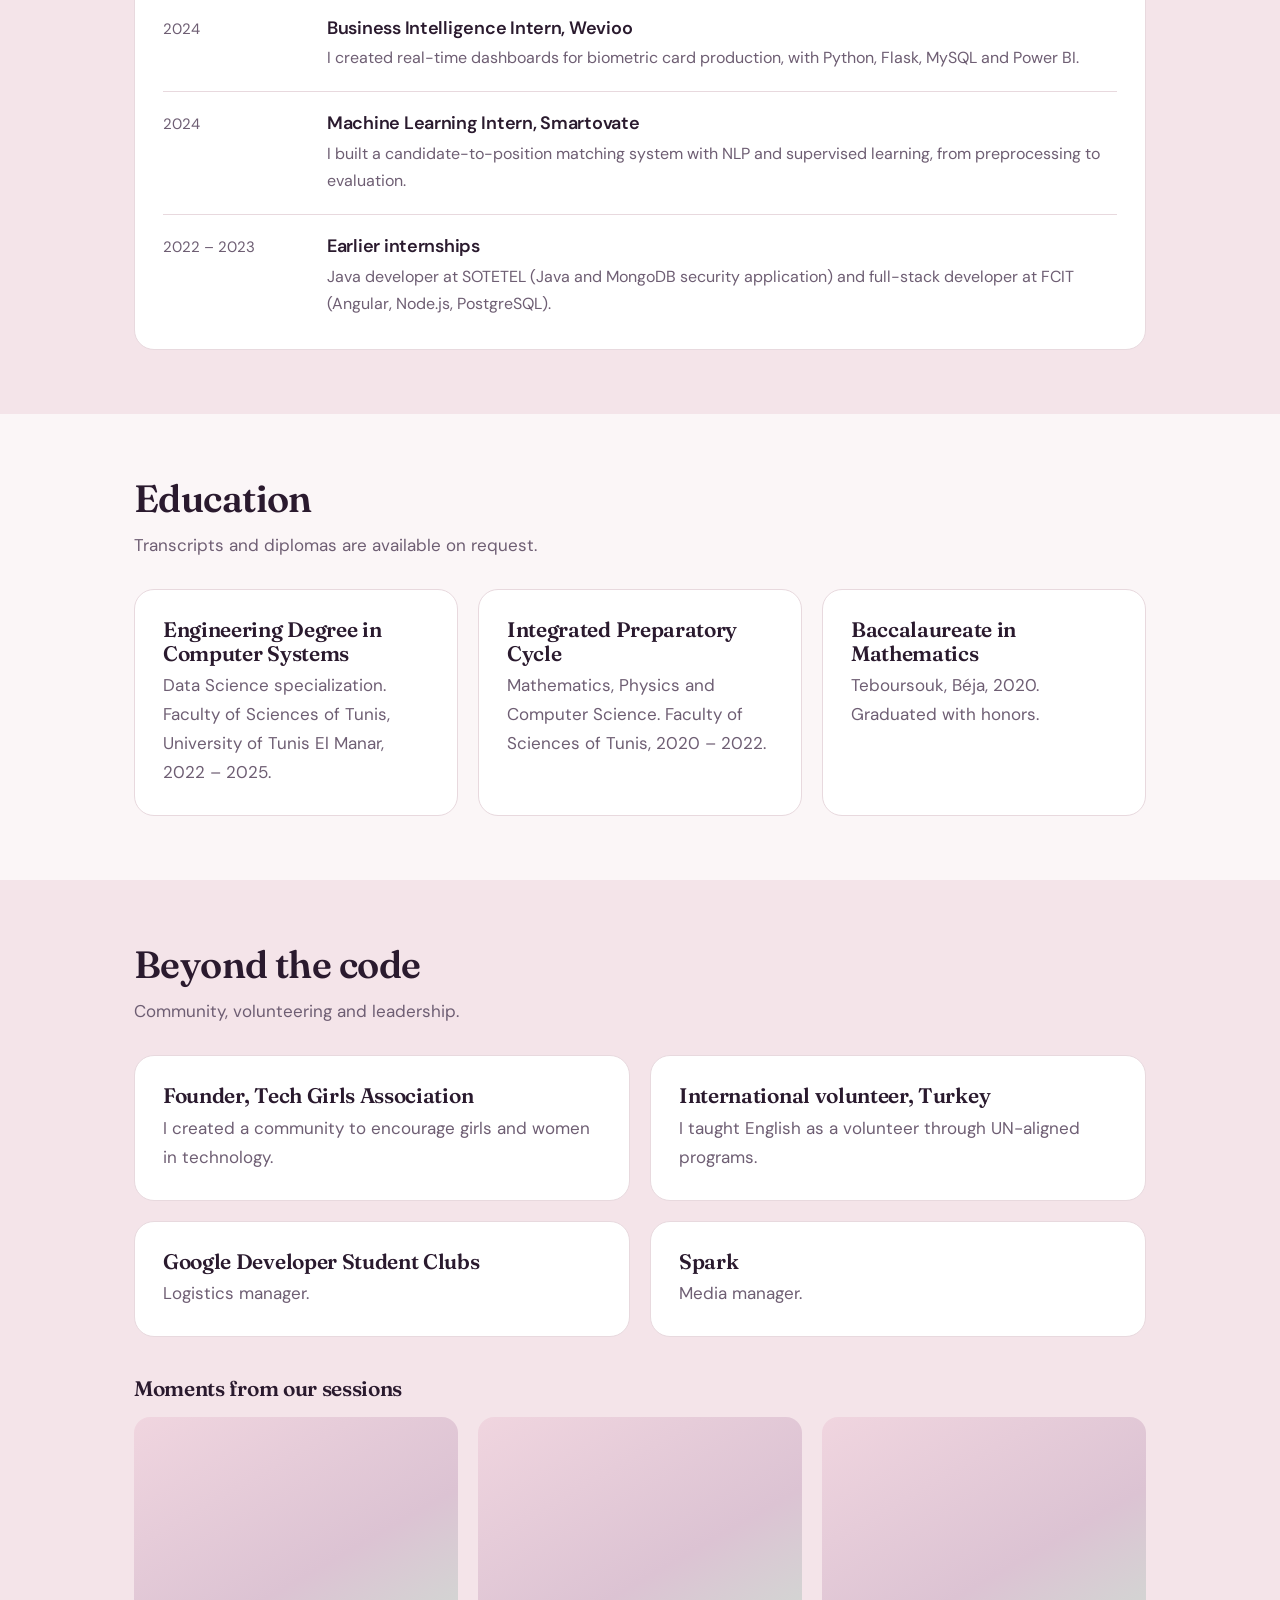
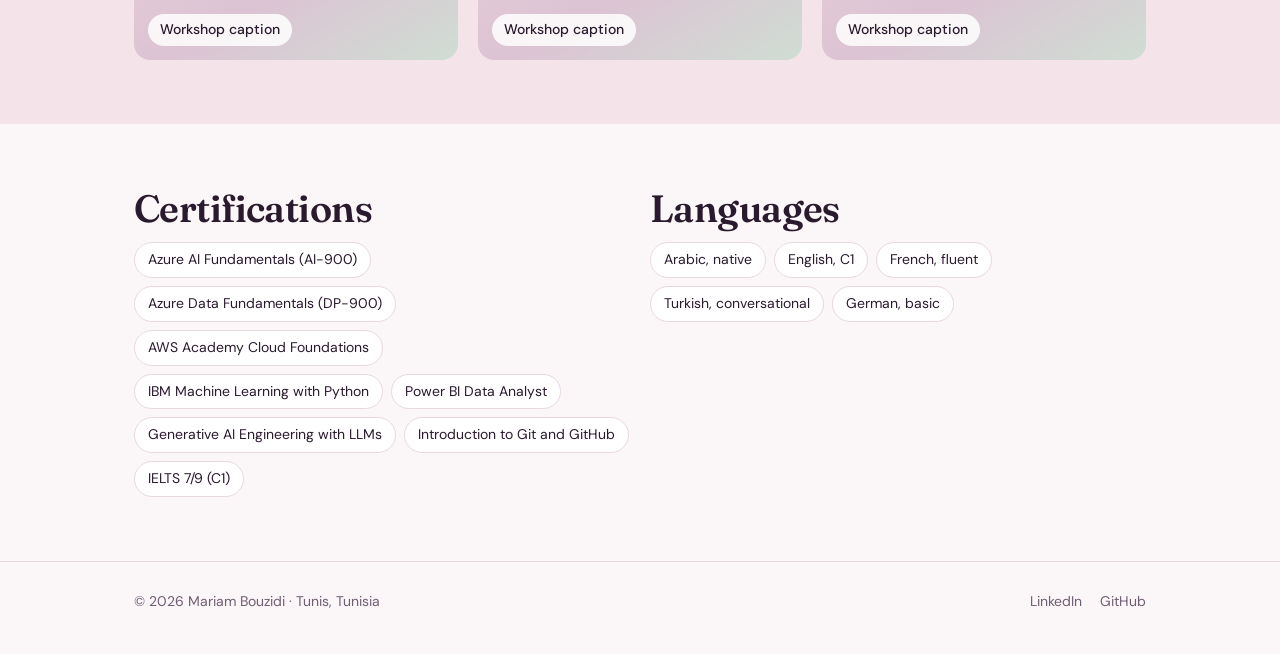
==== commit 7993c397: "Fix HTML structure in about.html" ====
--- a/about.html
+++ b/about.html
@@ -9,7 +9,7 @@
 <p class="lead">I'm a data science engineer who builds AI systems that work beyond the notebook: LLM pipelines, multimodal deep learning models and data platforms, designed for real industrial constraints and limited resources.</p>
 <p class="lead" style="margin-top:16px">My training at the Faculty of Sciences of Tunis gave me strong foundations in machine learning, statistics and data modeling. I've since applied them in industry, building retrieval and fine-tuning pipelines with open-source LLMs at Audasoft, leading AI-driven pharmacy automation as founder of Genove, and teaching generative AI and deep learning at GoMyCode and CodeQuest.</p>
 <p class="lead" style="margin-top:16px">I'm now looking for AI and data science engineering roles, as well as PhD opportunities, where I can work at the intersection of artificial intelligence, intelligent systems and process optimization. I care about rigor and impact: well-evaluated models, reproducible work, and data used to tackle real societal challenges.</p></div>
-<div class="arch"><img src="photo.jpg" alt="Mariam Bouzidi"></div>
+<div class="arch"><img src="photo.jpg" alt="Mariam Bouzidi"></div></div></div>
 
 <section class="band"><div class="wrap"><h2>Experience</h2><p class="sub">&nbsp;</p><div class="card" style="padding:12px 28px">
 <div class="row"><div class="when">2025 – now</div><div><h3>Founder and AI lead, Genove</h3><p>I lead an AI-driven systems startup, coordinating data pipelines, model development and system integration for pharmacy automation.</p></div></div>
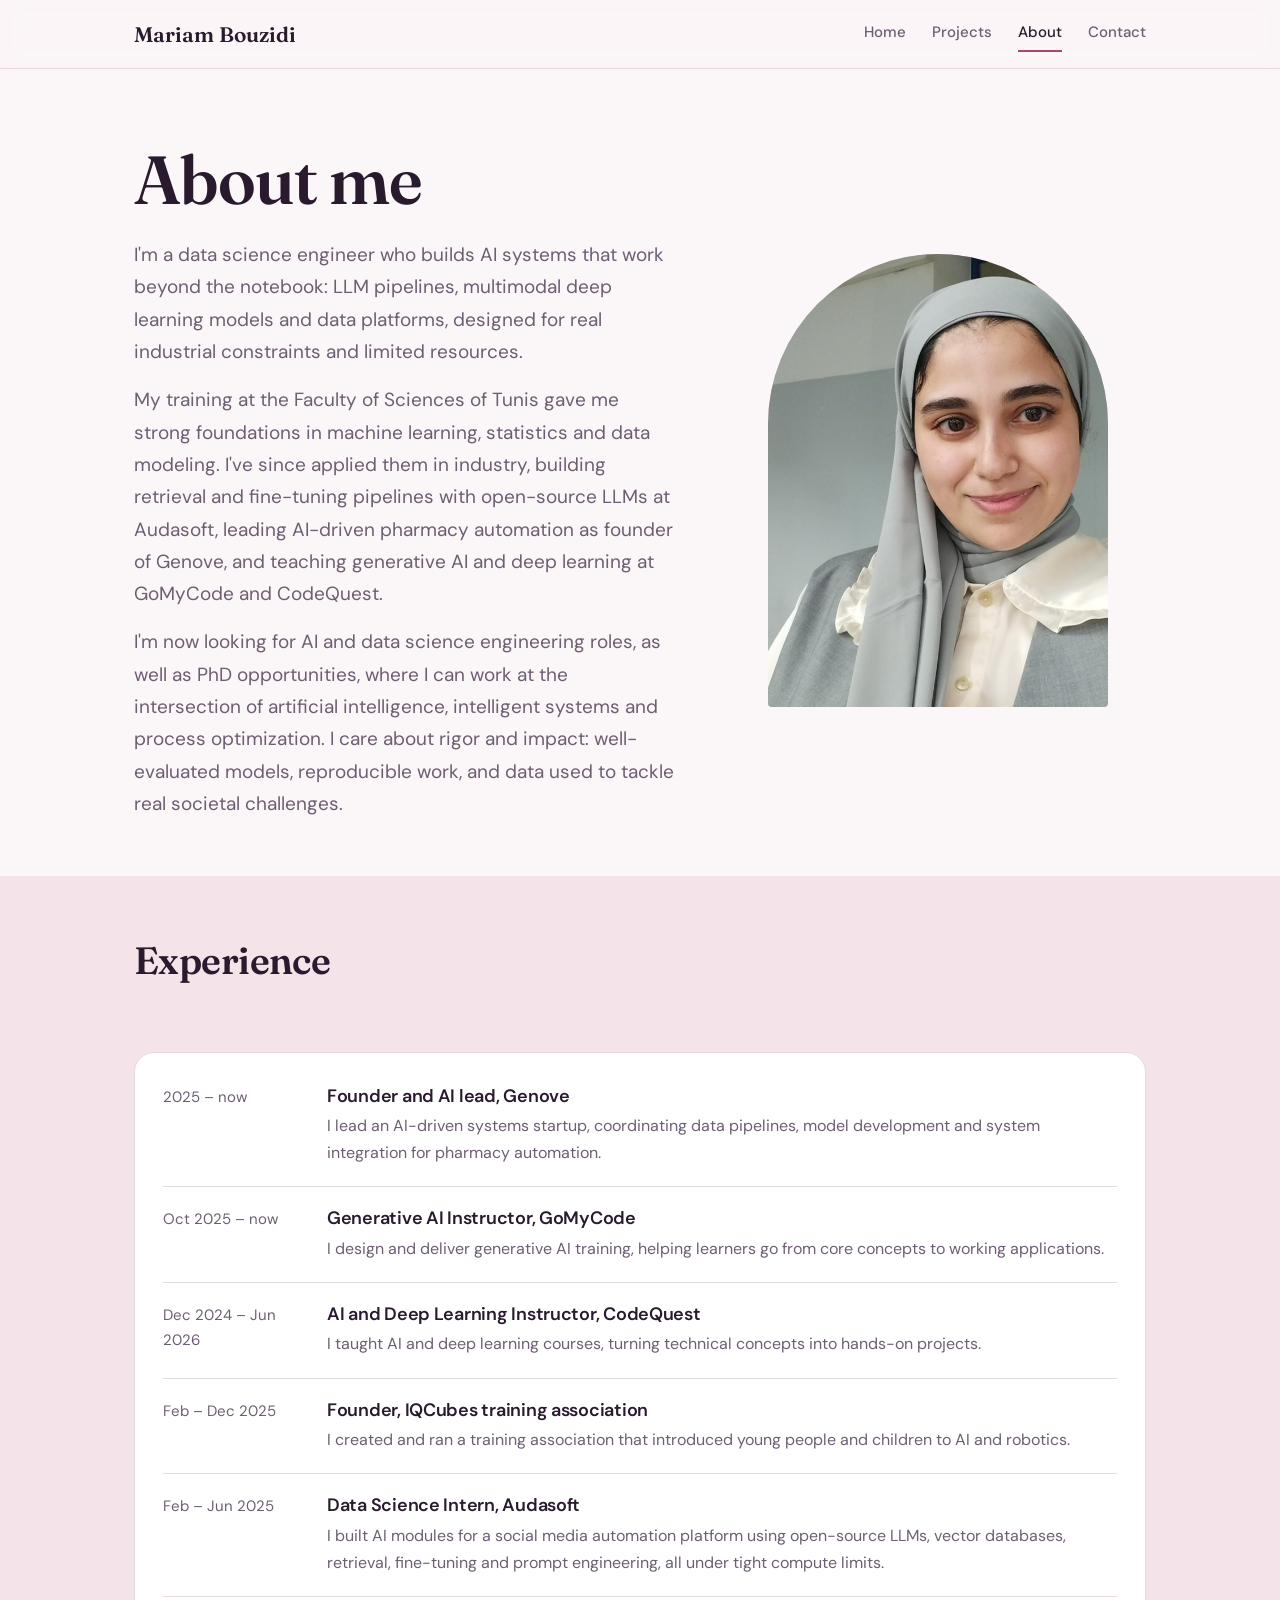
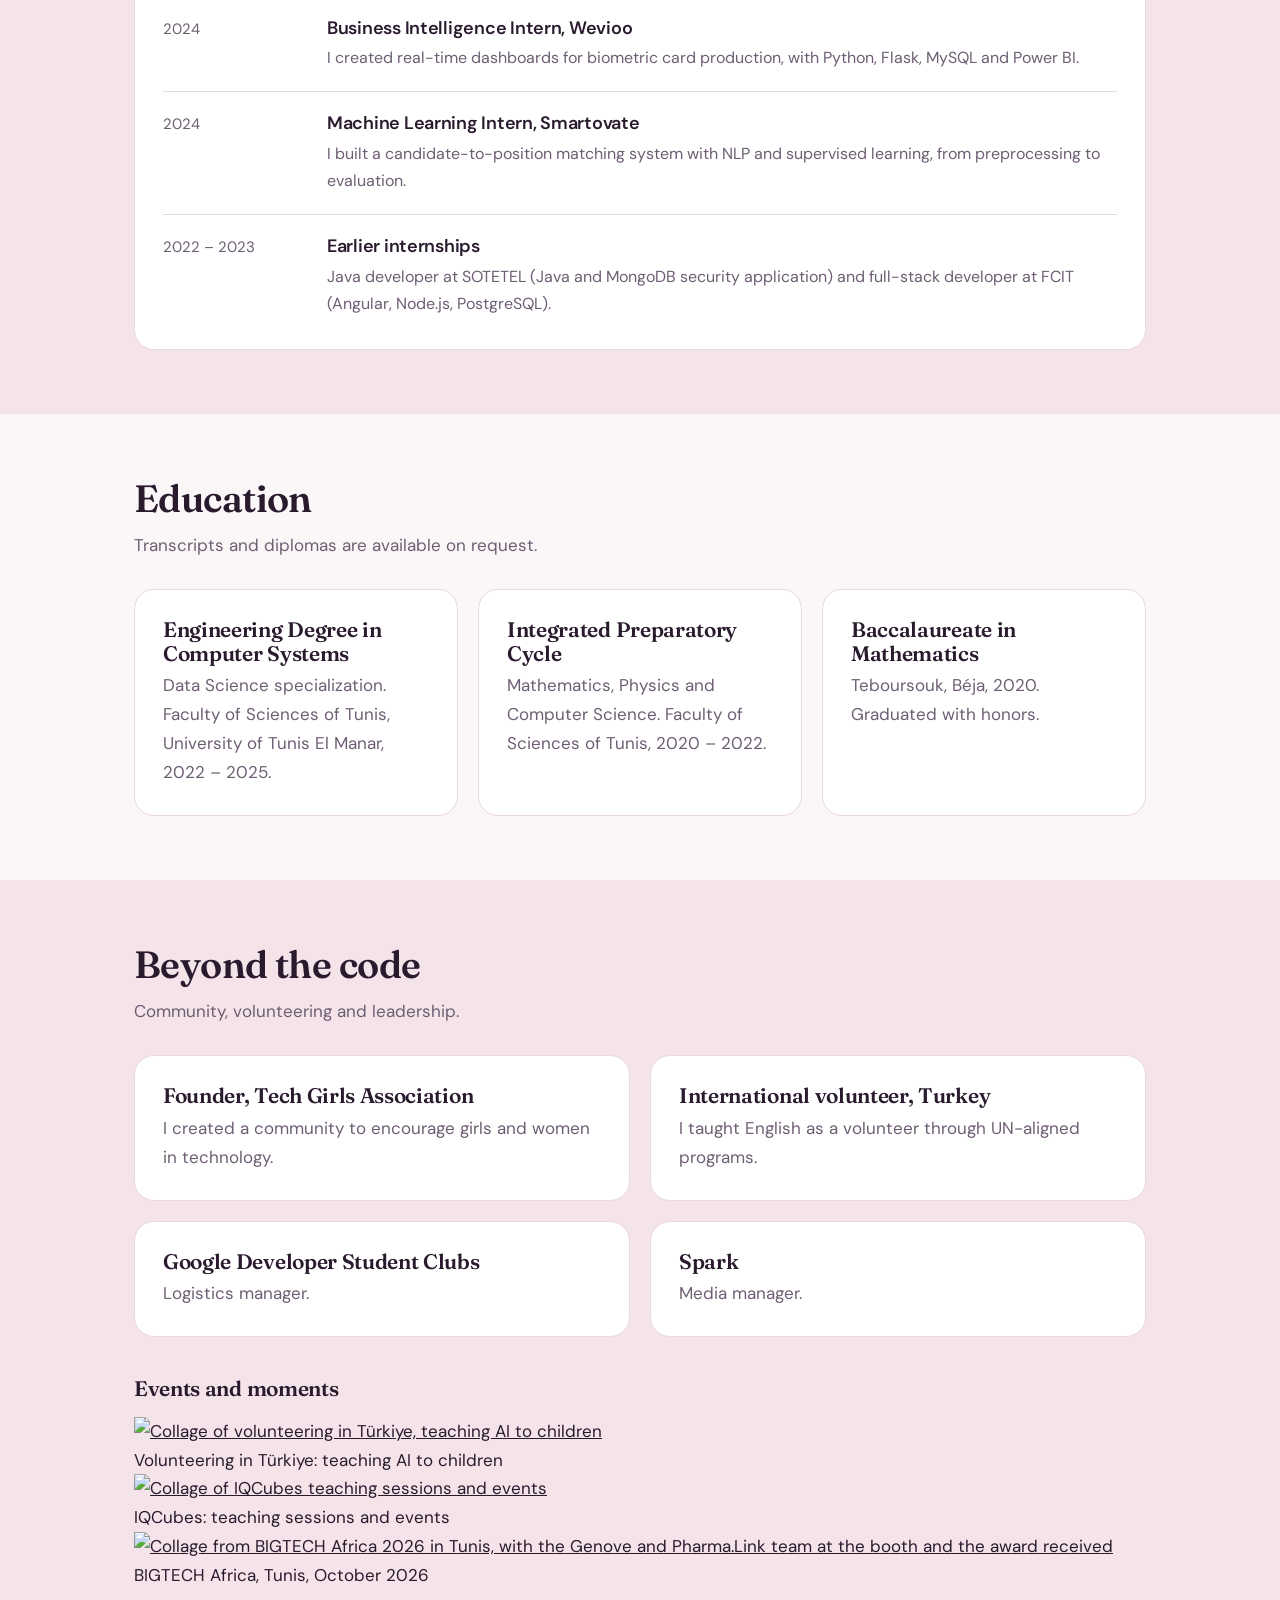
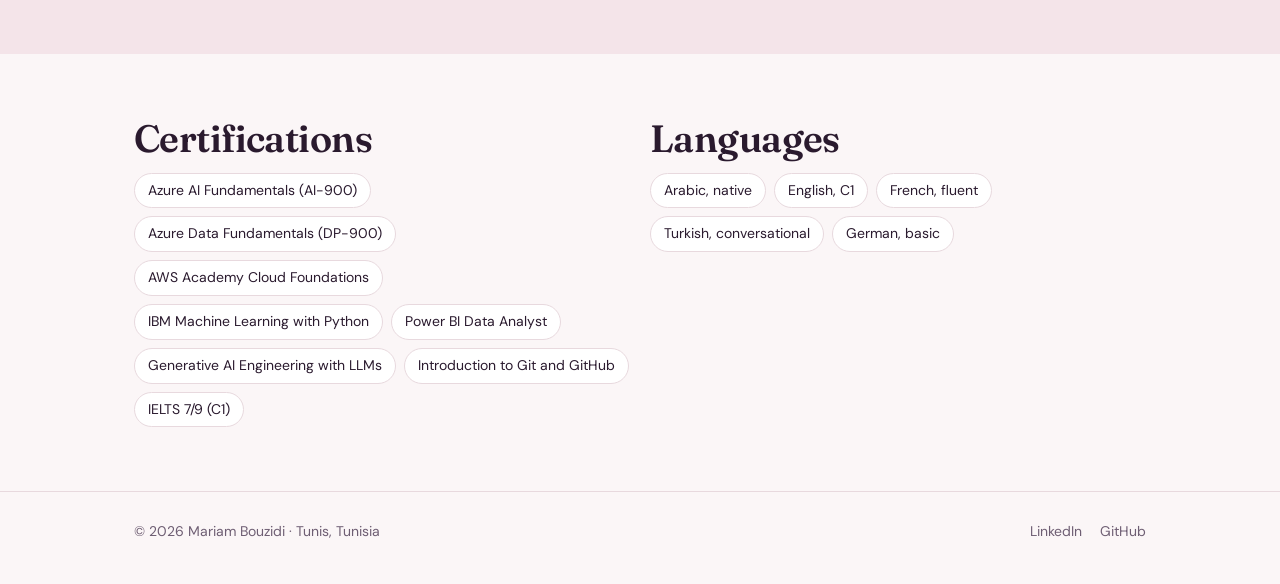
==== commit af9faea3: "Add files via upload" ====
--- a/about.html
+++ b/about.html
@@ -33,11 +33,12 @@
 <div class="card"><h3>Google Developer Student Clubs</h3><p class="muted" style="margin-top:6px">Logistics manager.</p></div>
 <div class="card"><h3>Spark</h3><p class="muted" style="margin-top:6px">Media manager.</p></div>
 </div>
-<h3 style="margin:40px 0 16px">Moments from our sessions</h3>
-<div class="grid3">
-<div class="tile"><!-- <img src="session1.jpg" alt="Describe the photo"> --><span>Workshop caption</span></div>
-<div class="tile"><span>Workshop caption</span></div>
-<div class="tile"><span>Workshop caption</span></div></div></div></section>
+<h3 style="margin:40px 0 16px">Events and moments</h3>
+<div class="gallery">
+<figure class="shot"><a href="images/volunteering_collage_01.jpg" target="_blank" rel="noopener"><img src="images/volunteering_collage_01.jpg" alt="Collage of volunteering in Türkiye, teaching AI to children" loading="lazy"></a><figcaption>Volunteering in Türkiye: teaching AI to children</figcaption></figure>
+<figure class="shot"><a href="images/iqcubes_collage_02.jpg" target="_blank" rel="noopener"><img src="images/iqcubes_collage_02.jpg" alt="Collage of IQCubes teaching sessions and events" loading="lazy"></a><figcaption>IQCubes: teaching sessions and events</figcaption></figure>
+<figure class="shot"><a href="images/bigtech_genove_collage_03.jpg" target="_blank" rel="noopener"><img src="images/bigtech_genove_collage_03.jpg" alt="Collage from BIGTECH Africa 2026 in Tunis, with the Genove and Pharma.Link team at the booth and the award received" loading="lazy"></a><figcaption>BIGTECH Africa, Tunis, October 2026</figcaption></figure>
+</div></div></section>
 
 <section><div class="wrap"><div class="grid2"><div><h2>Certifications</h2><div class="chips">
 <span>Azure AI Fundamentals (AI-900)</span><span>Azure Data Fundamentals (DP-900)</span><span>AWS Academy Cloud Foundations</span><span>IBM Machine Learning with Python</span><span>Power BI Data Analyst</span><span>Generative AI Engineering with LLMs</span><span>Introduction to Git and GitHub</span><span>IELTS 7/9 (C1)</span></div></div>
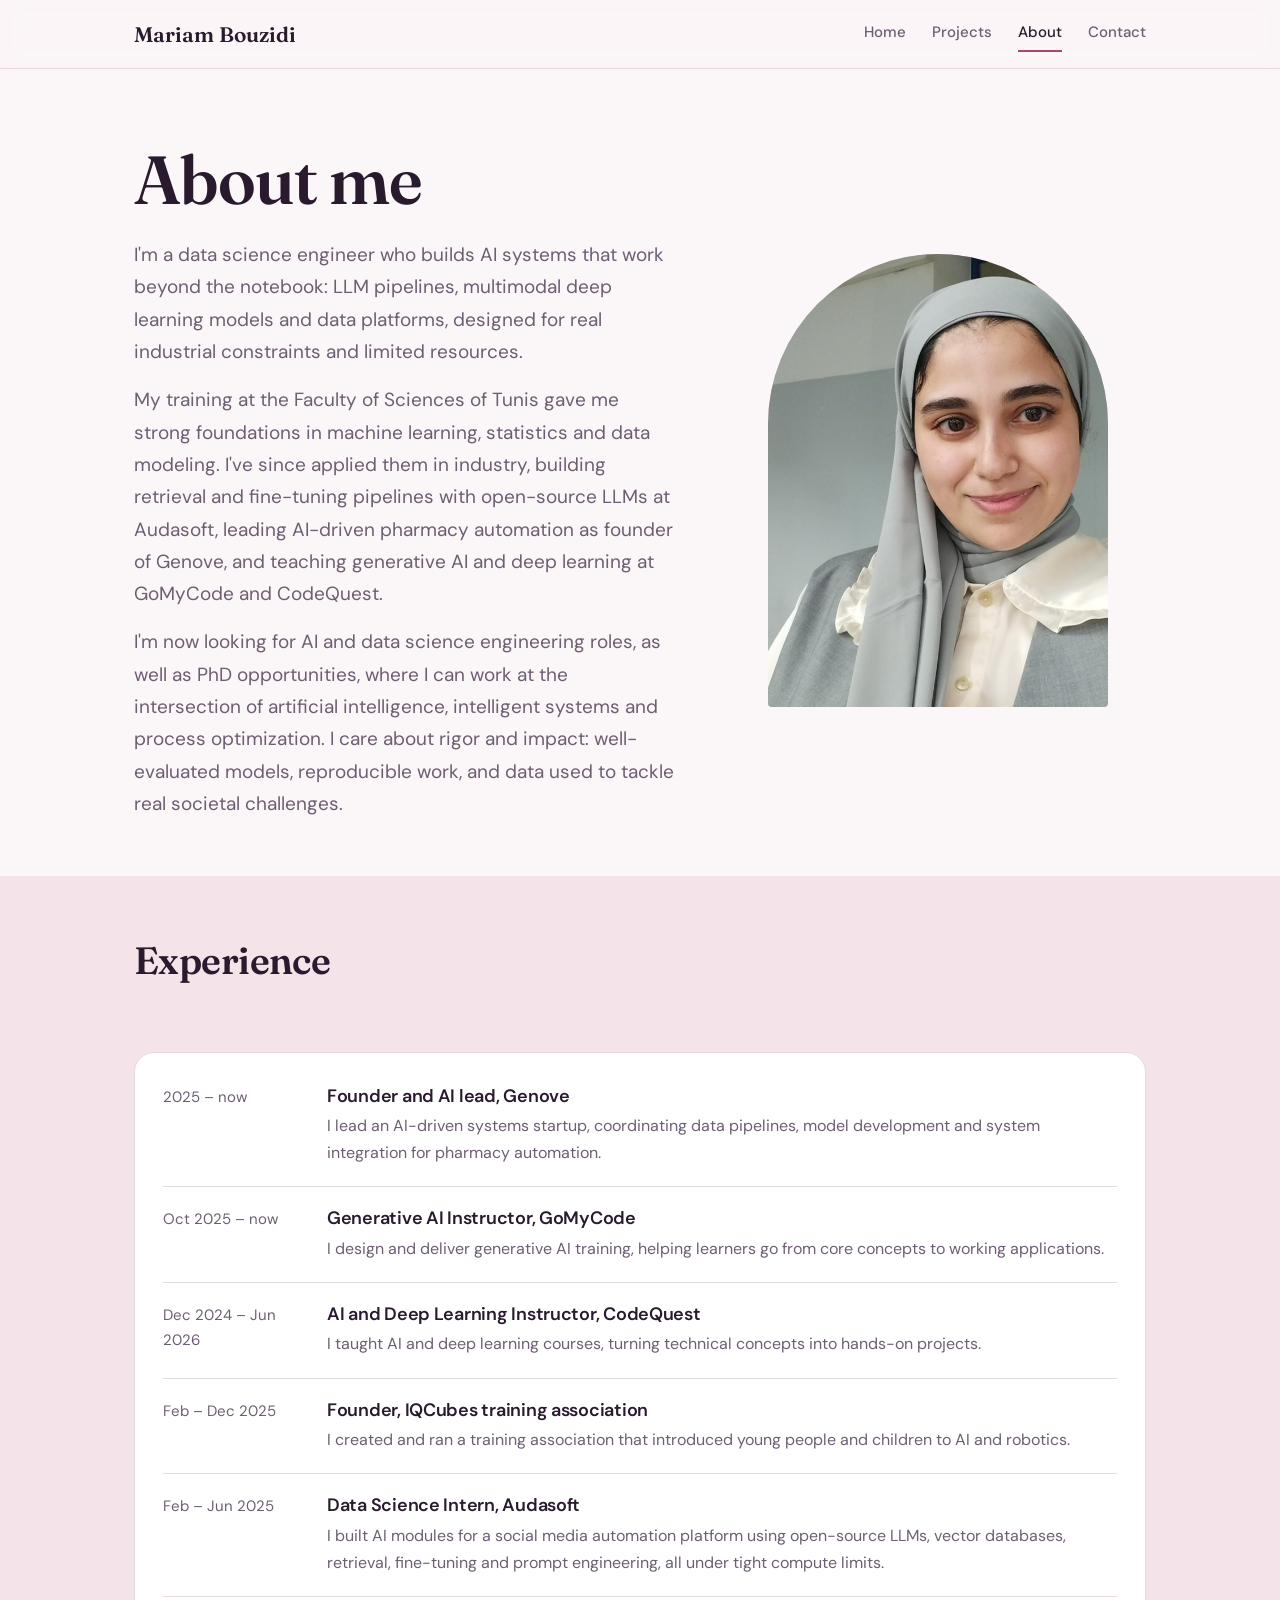
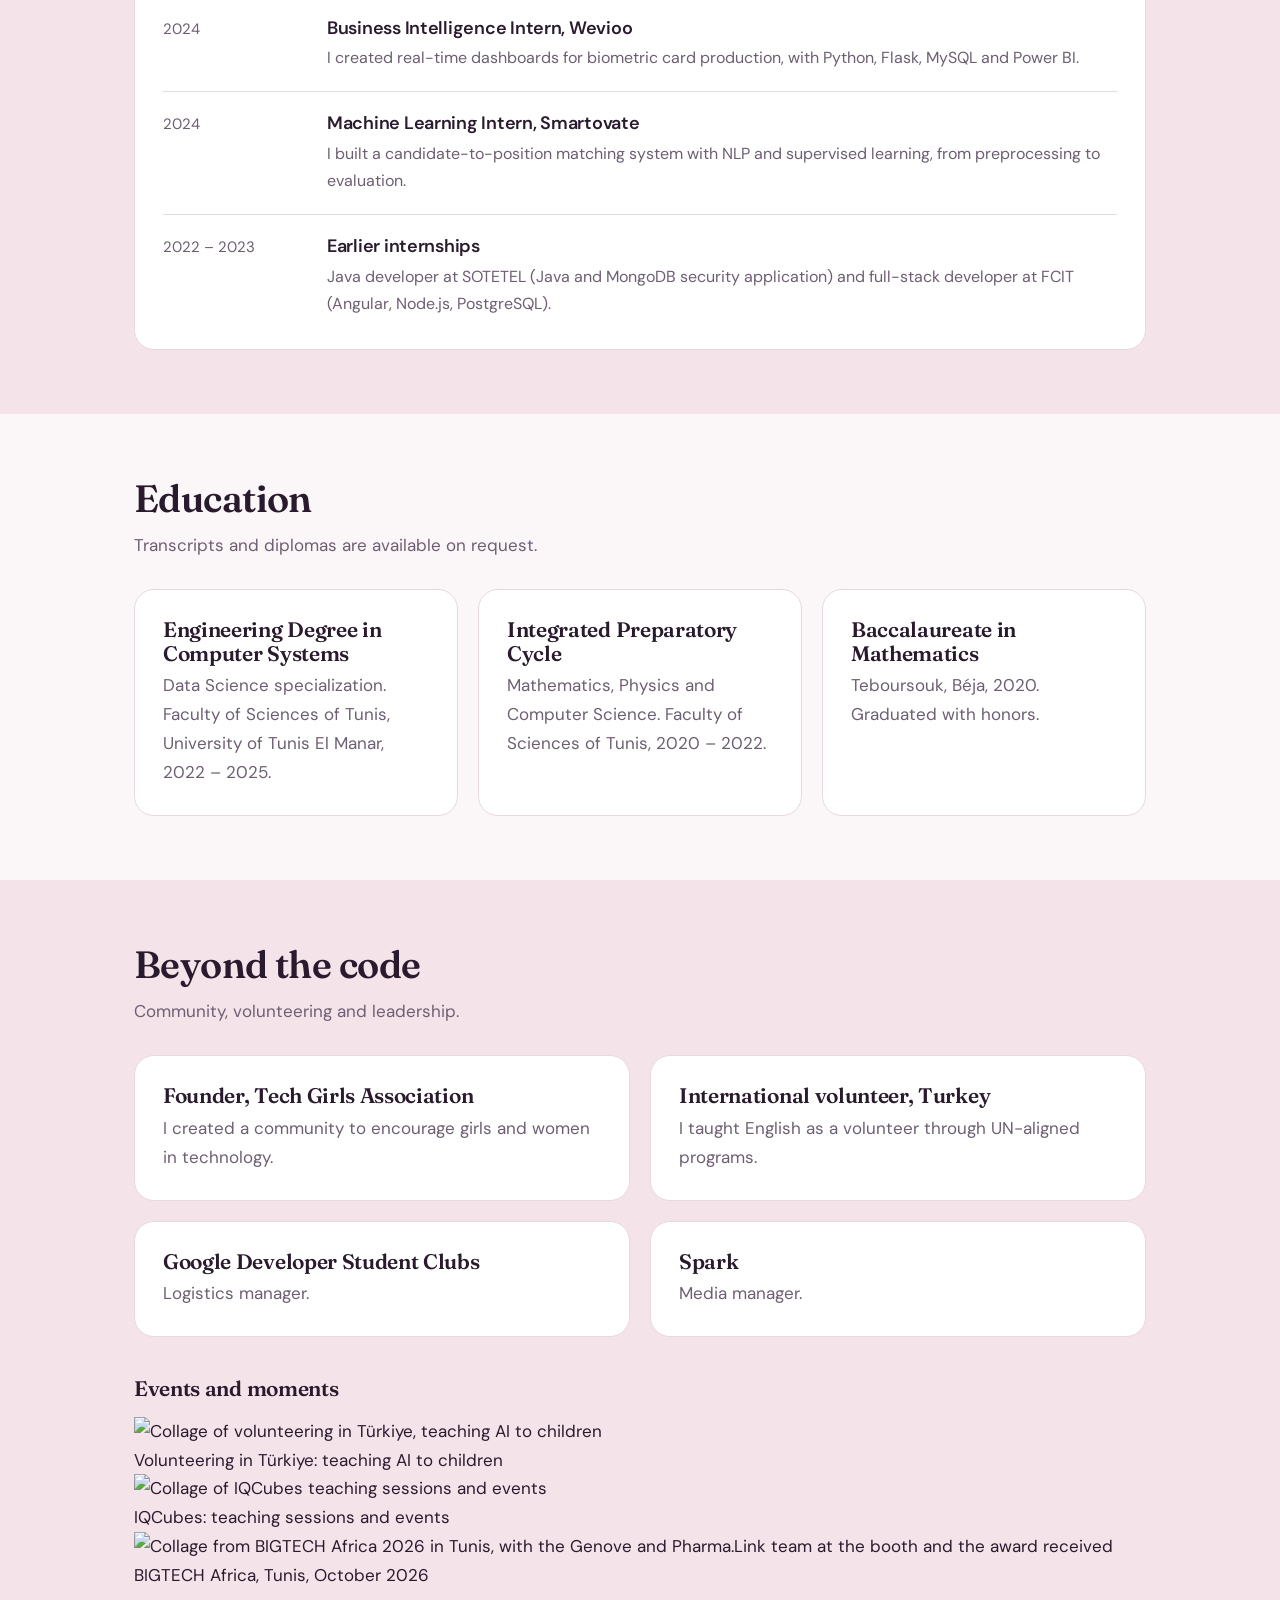
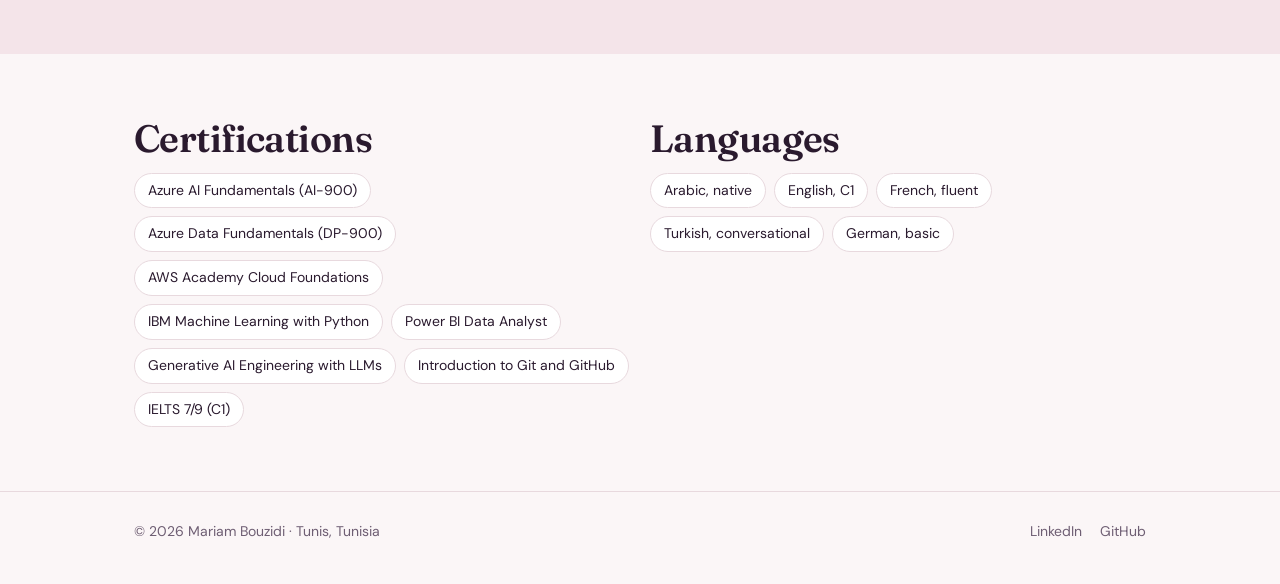
==== commit 4295b3e8: "Add files via upload" ====
--- a/about.html
+++ b/about.html
@@ -35,9 +35,9 @@
 </div>
 <h3 style="margin:40px 0 16px">Events and moments</h3>
 <div class="gallery">
-<figure class="shot"><a href="images/volunteering_collage_01.jpg" target="_blank" rel="noopener"><img src="images/volunteering_collage_01.jpg" alt="Collage of volunteering in Türkiye, teaching AI to children" loading="lazy"></a><figcaption>Volunteering in Türkiye: teaching AI to children</figcaption></figure>
-<figure class="shot"><a href="images/iqcubes_collage_02.jpg" target="_blank" rel="noopener"><img src="images/iqcubes_collage_02.jpg" alt="Collage of IQCubes teaching sessions and events" loading="lazy"></a><figcaption>IQCubes: teaching sessions and events</figcaption></figure>
-<figure class="shot"><a href="images/bigtech_genove_collage_03.jpg" target="_blank" rel="noopener"><img src="images/bigtech_genove_collage_03.jpg" alt="Collage from BIGTECH Africa 2026 in Tunis, with the Genove and Pharma.Link team at the booth and the award received" loading="lazy"></a><figcaption>BIGTECH Africa, Tunis, October 2026</figcaption></figure>
+<figure class="shot"><img src="images/volunteering_collage_01.jpg" alt="Collage of volunteering in Türkiye, teaching AI to children" loading="lazy"><figcaption>Volunteering in Türkiye: teaching AI to children</figcaption></figure>
+<figure class="shot"><img src="images/iqcubes_collage_02.jpg" alt="Collage of IQCubes teaching sessions and events" loading="lazy"><figcaption>IQCubes: teaching sessions and events</figcaption></figure>
+<figure class="shot"><img src="images/bigtech_genove_collage_03.jpg" alt="Collage from BIGTECH Africa 2026 in Tunis, with the Genove and Pharma.Link team at the booth and the award received" loading="lazy"><figcaption>BIGTECH Africa, Tunis, October 2026</figcaption></figure>
 </div></div></section>
 
 <section><div class="wrap"><div class="grid2"><div><h2>Certifications</h2><div class="chips">
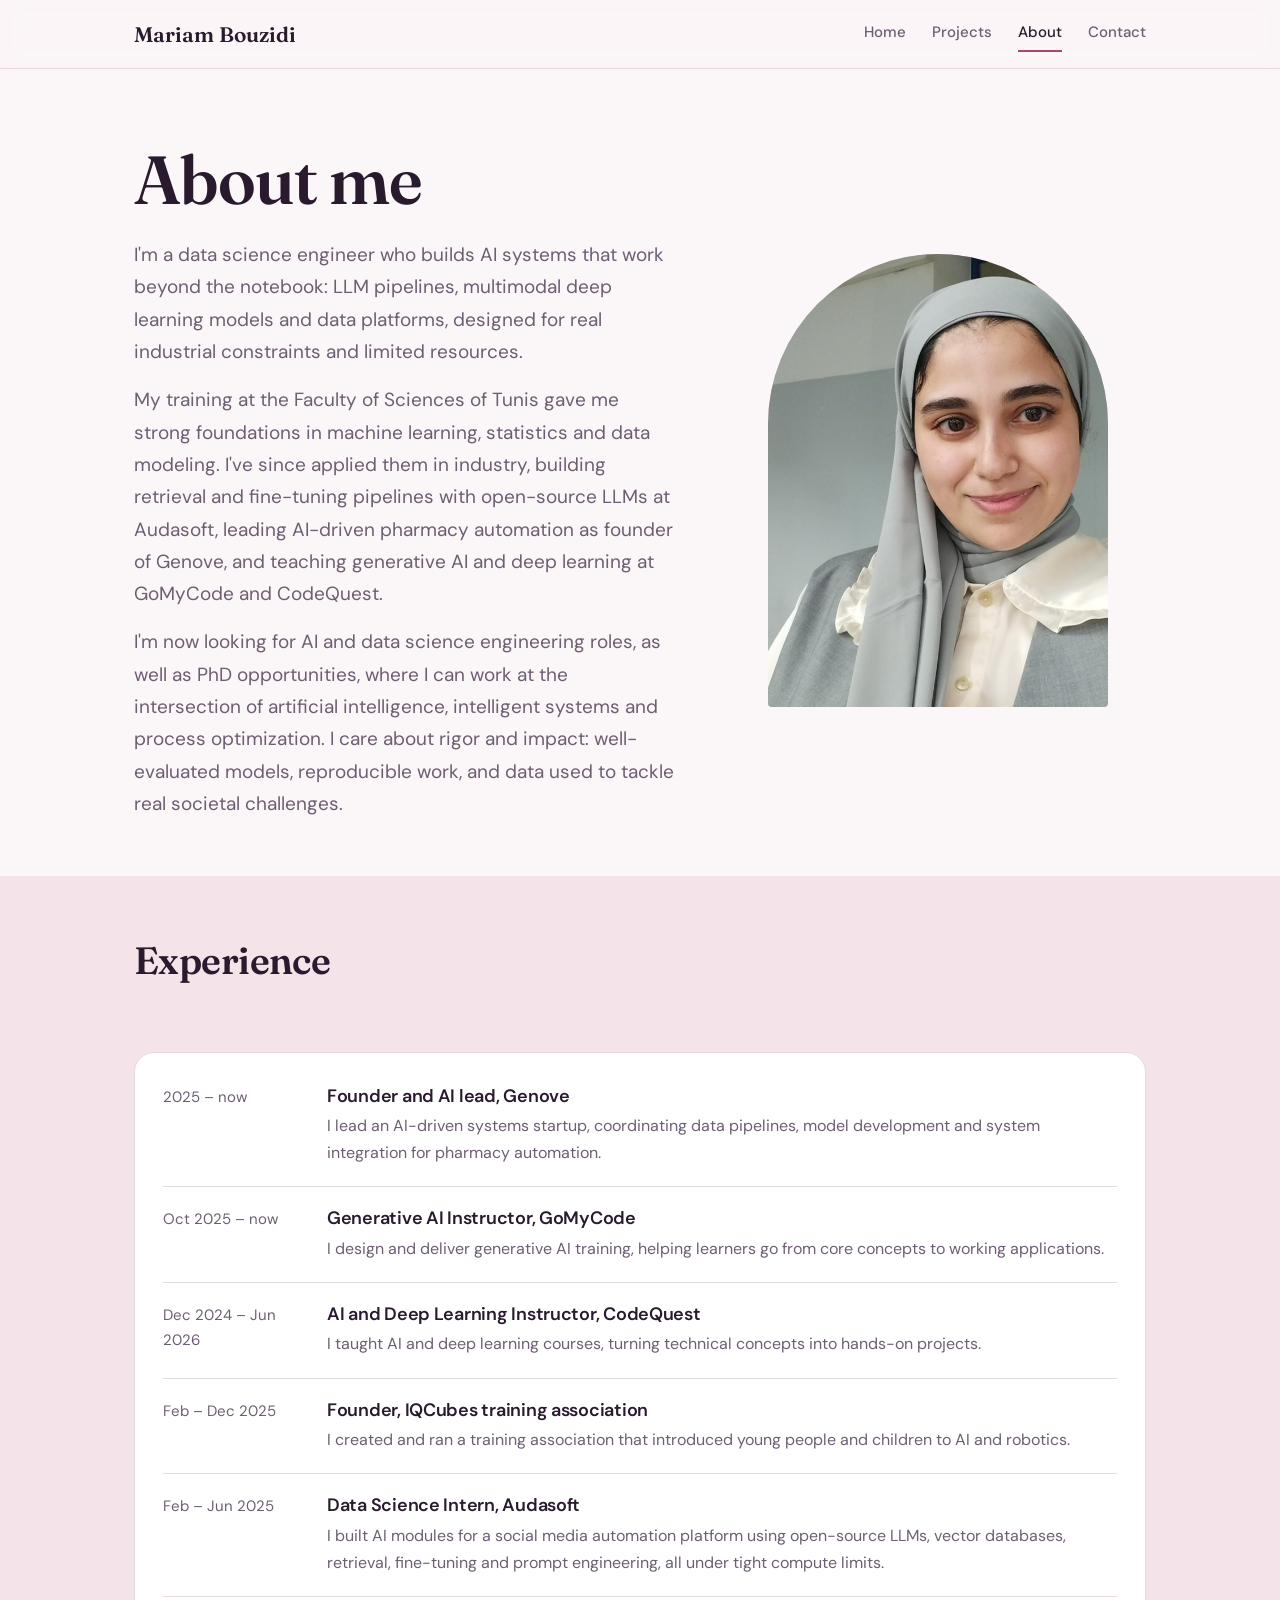
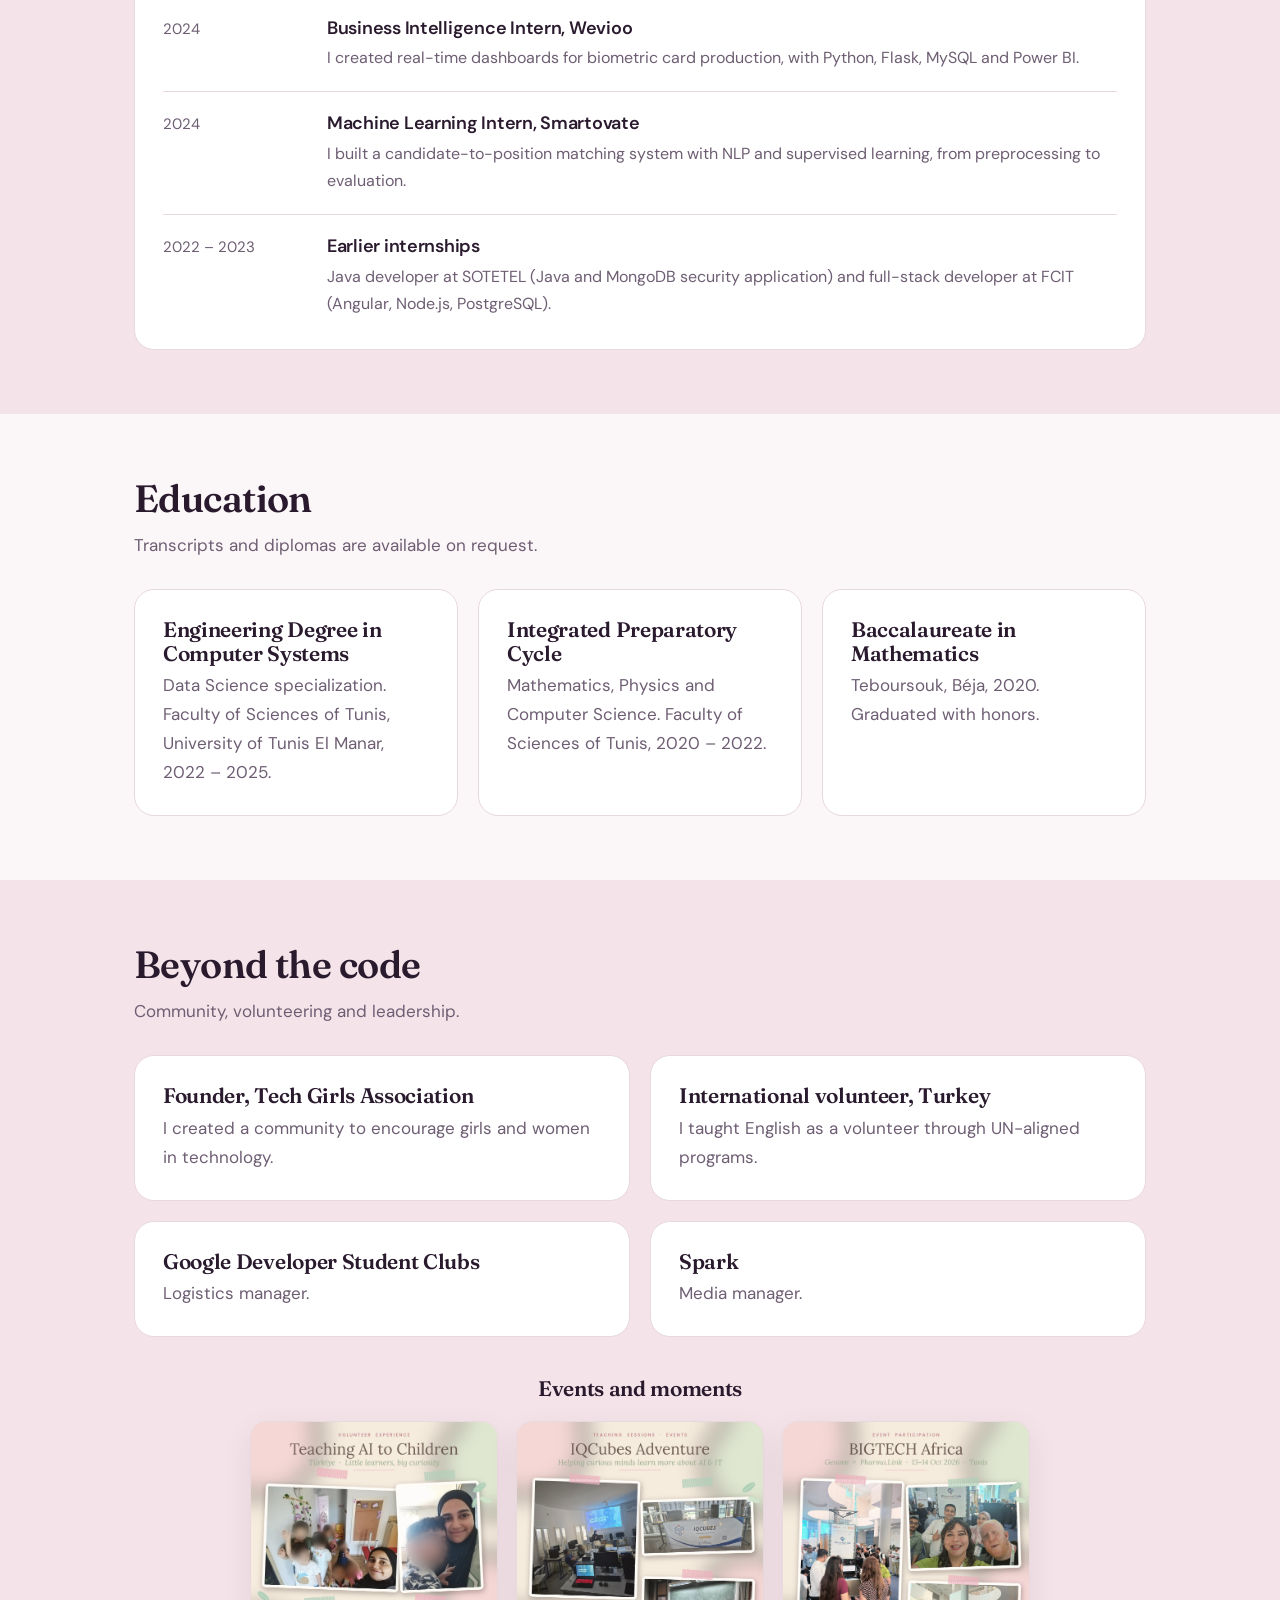
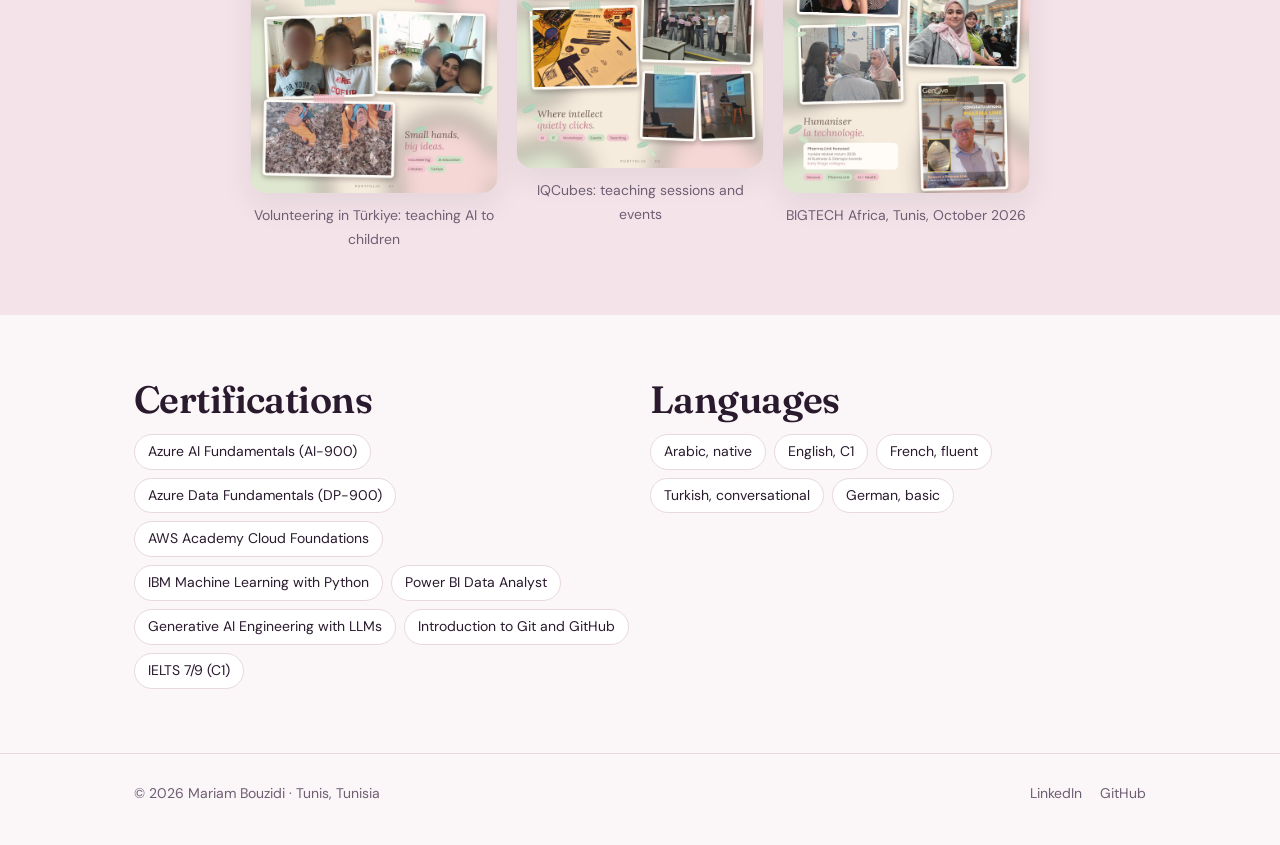
==== commit 2e7bb702: "Add files via upload" ====
--- a/about.html
+++ b/about.html
@@ -33,7 +33,7 @@
 <div class="card"><h3>Google Developer Student Clubs</h3><p class="muted" style="margin-top:6px">Logistics manager.</p></div>
 <div class="card"><h3>Spark</h3><p class="muted" style="margin-top:6px">Media manager.</p></div>
 </div>
-<h3 style="margin:40px 0 16px">Events and moments</h3>
+<h3 style="margin:40px 0 20px;text-align:center">Events and moments</h3>
 <div class="gallery">
 <figure class="shot"><img src="images/volunteering_collage_01.jpg" alt="Collage of volunteering in Türkiye, teaching AI to children" loading="lazy"><figcaption>Volunteering in Türkiye: teaching AI to children</figcaption></figure>
 <figure class="shot"><img src="images/iqcubes_collage_02.jpg" alt="Collage of IQCubes teaching sessions and events" loading="lazy"><figcaption>IQCubes: teaching sessions and events</figcaption></figure>
--- a/style.css
+++ b/style.css
@@ -86,3 +86,7 @@
 .tile{aspect-ratio:4/3;border-radius:16px;background:linear-gradient(150deg,#F0D5DF,#DCC3D3 60%,#CFDDD3);display:flex;align-items:flex-end;padding:14px;font-size:14px;color:var(--ink);position:relative;overflow:hidden}
 .tile img{position:absolute;inset:0;width:100%;height:100%;object-fit:cover}
 .tile span{position:relative;background:rgba(255,255,255,.85);padding:4px 12px;border-radius:999px;font-weight:500}
+.gallery{display:grid;grid-template-columns:repeat(3,1fr);gap:18px;align-items:start;max-width:780px;margin:0 auto}
+@media(max-width:600px){.gallery{gap:8px}.shot figcaption{font-size:12px}}
+.shot img{width:100%;height:auto;display:block;border-radius:16px;border:1px solid var(--rule);box-shadow:0 10px 30px rgba(42,26,46,.08)}
+.shot figcaption{font-size:14px;color:var(--muted);margin-top:10px;text-align:center}
